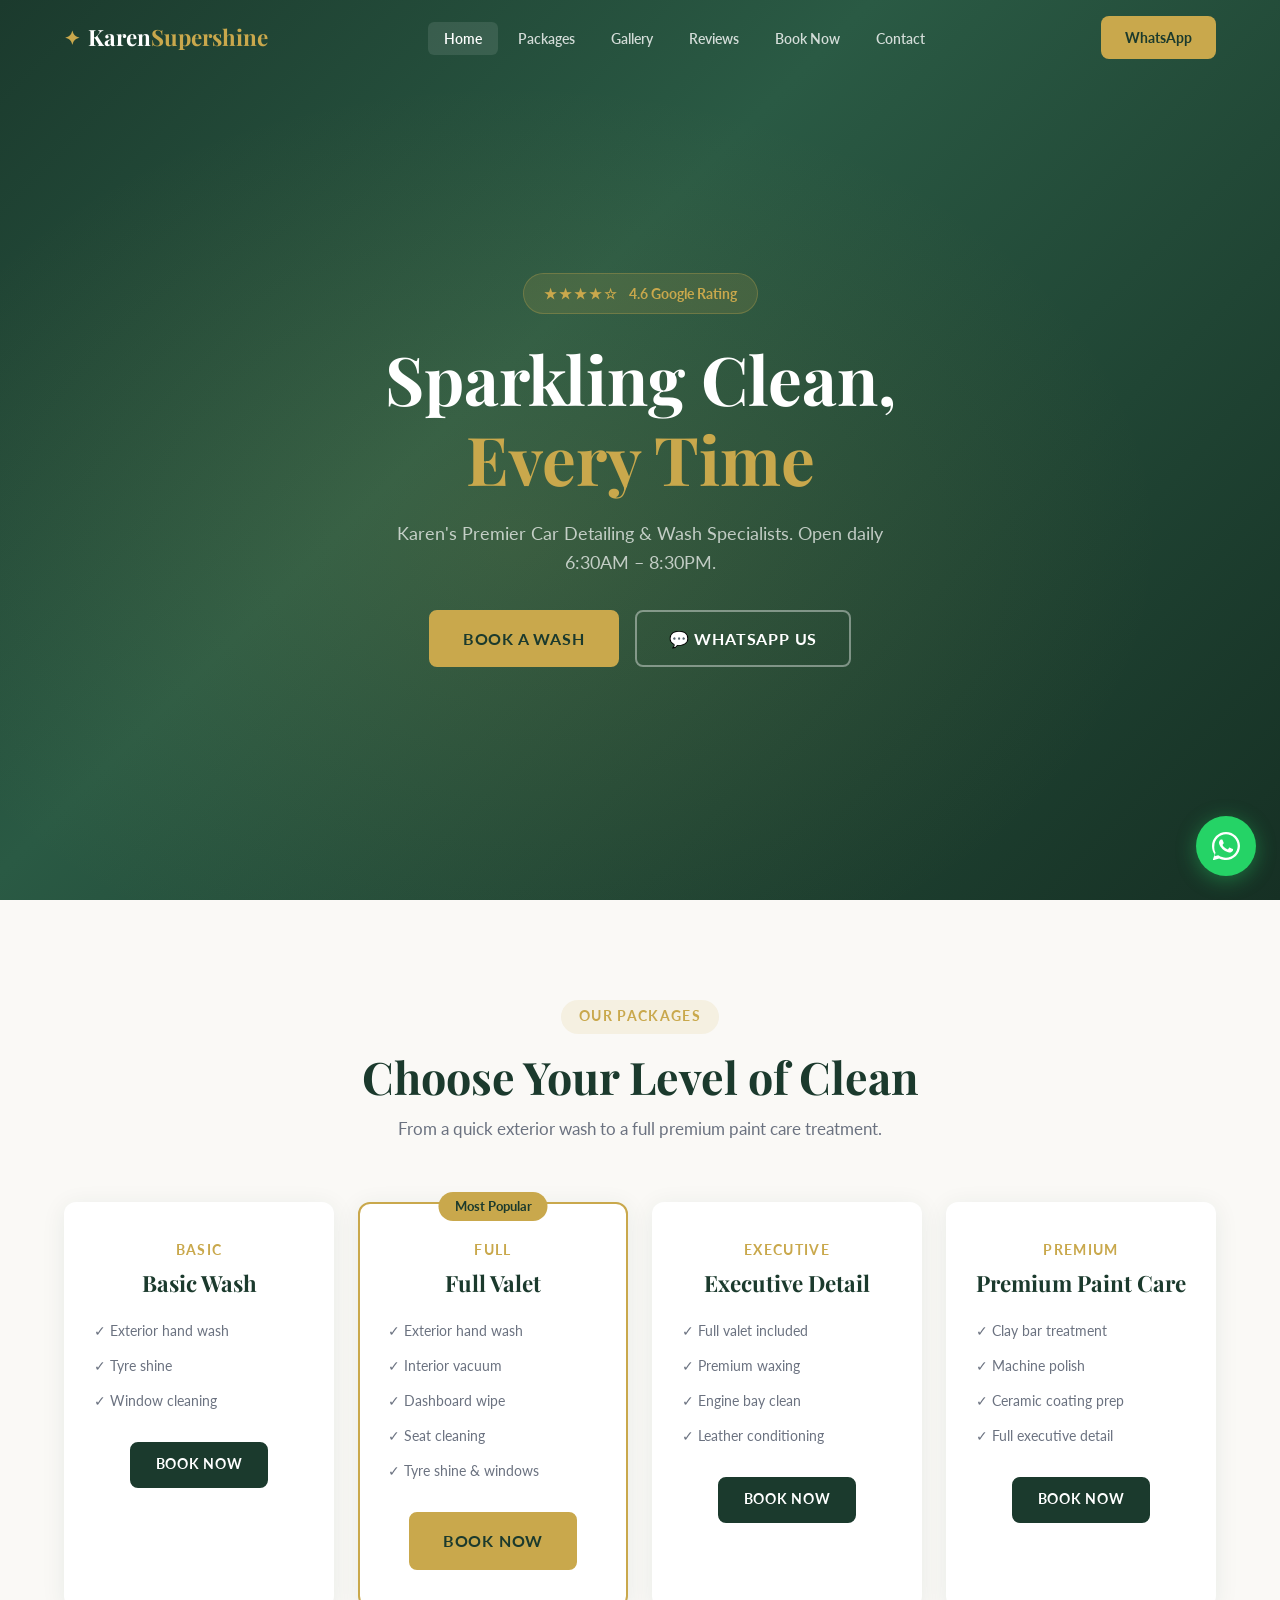
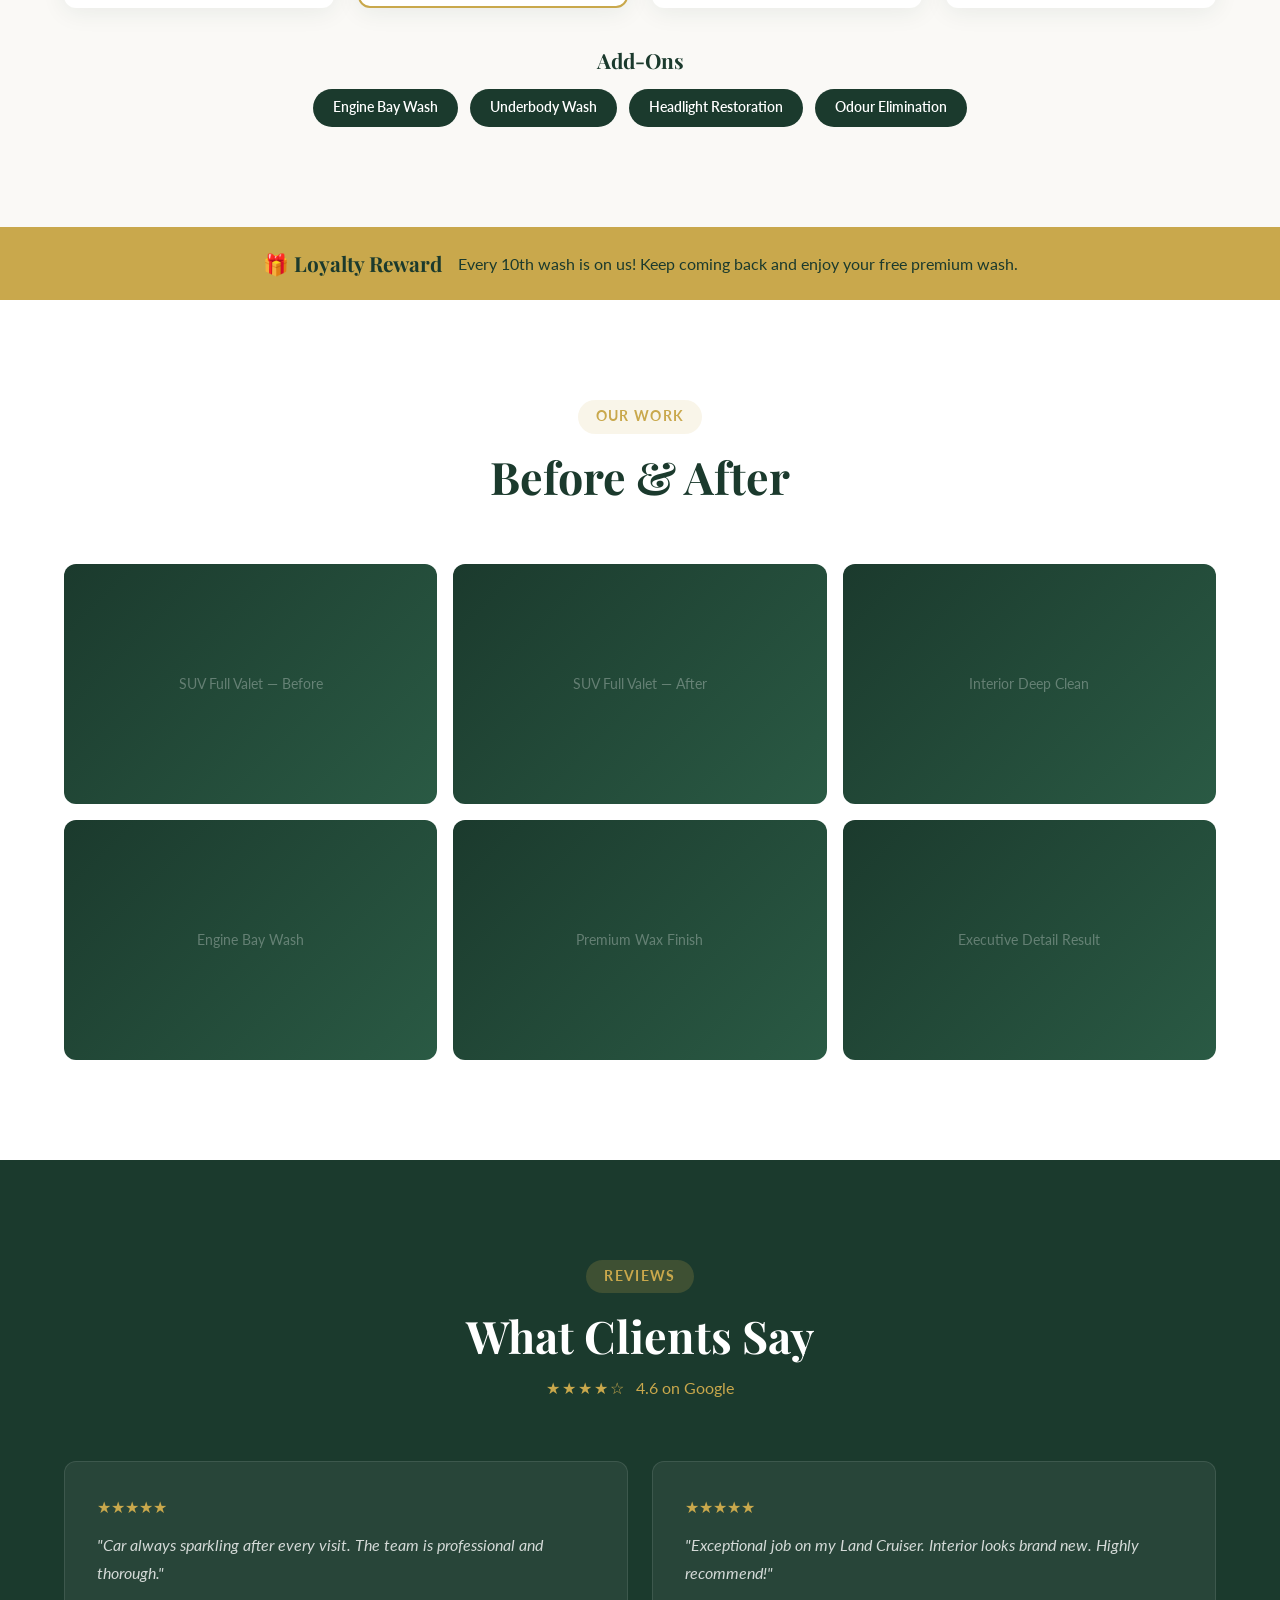
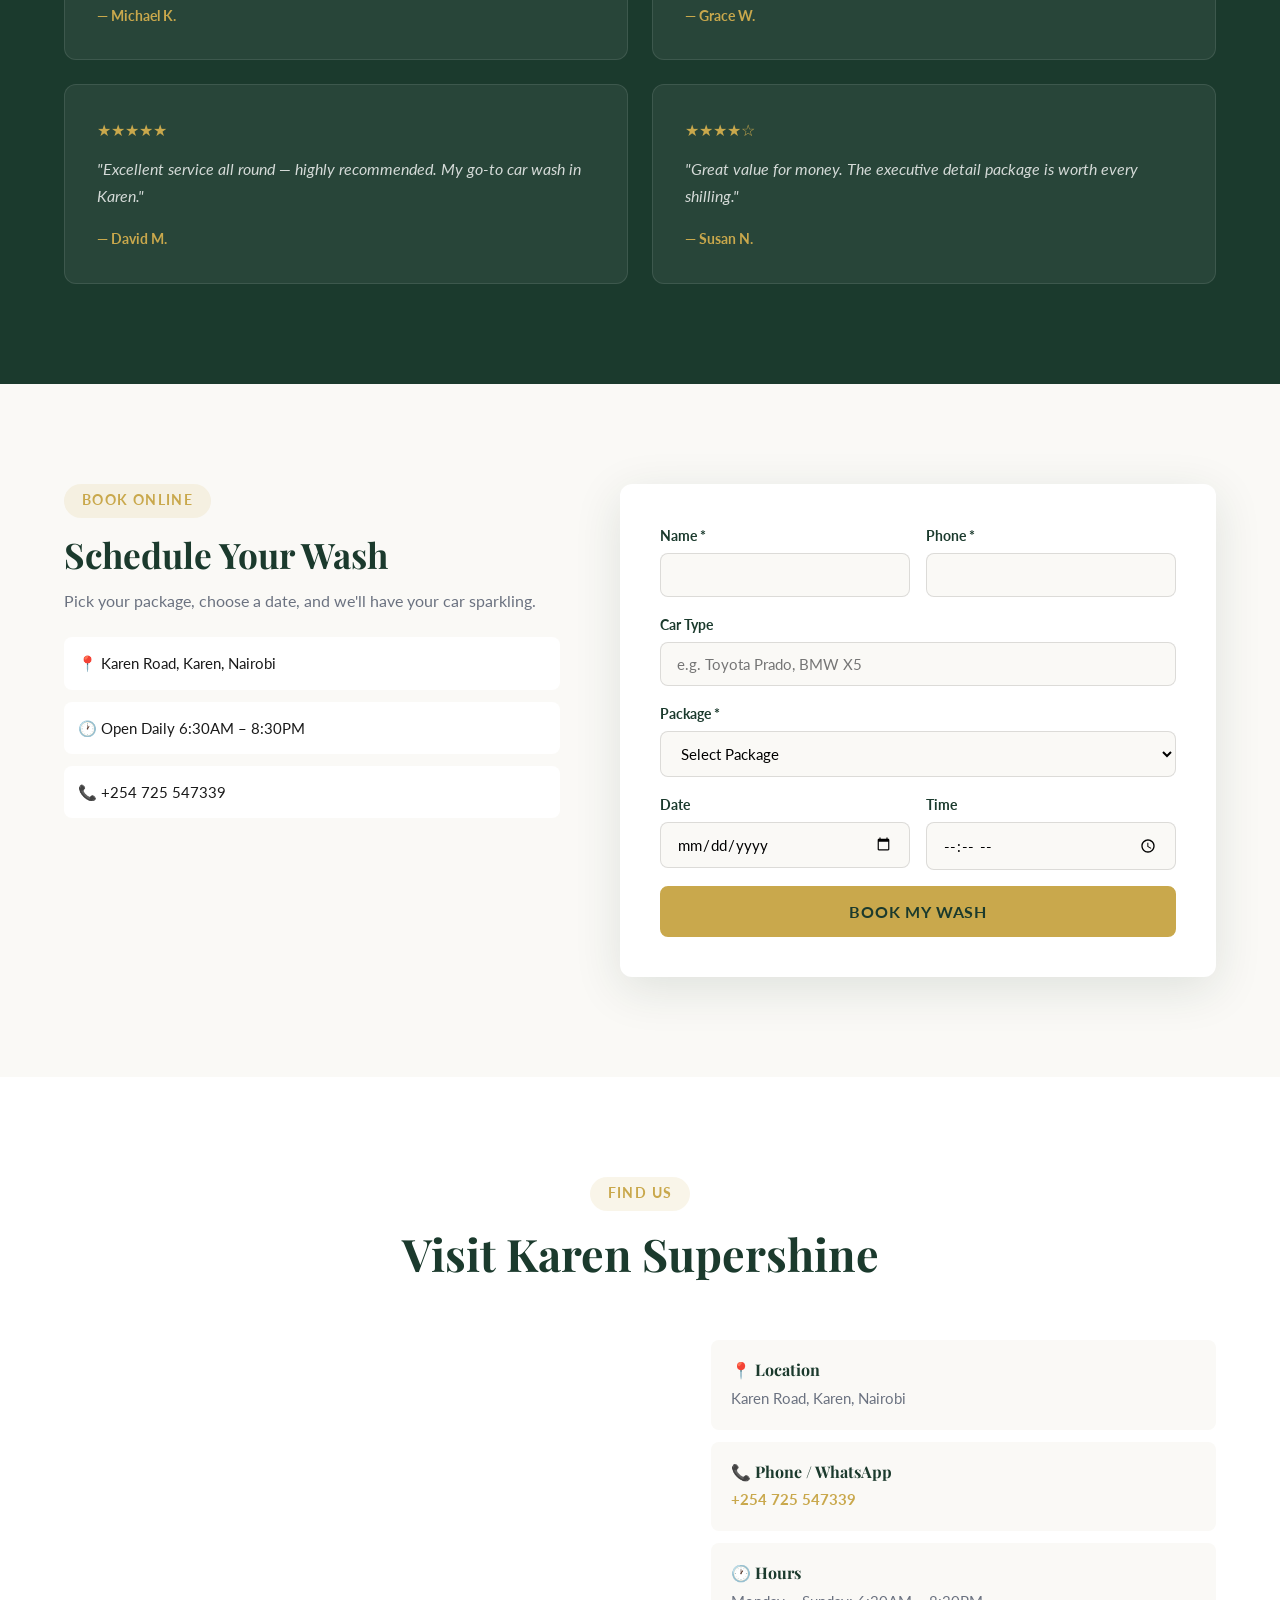
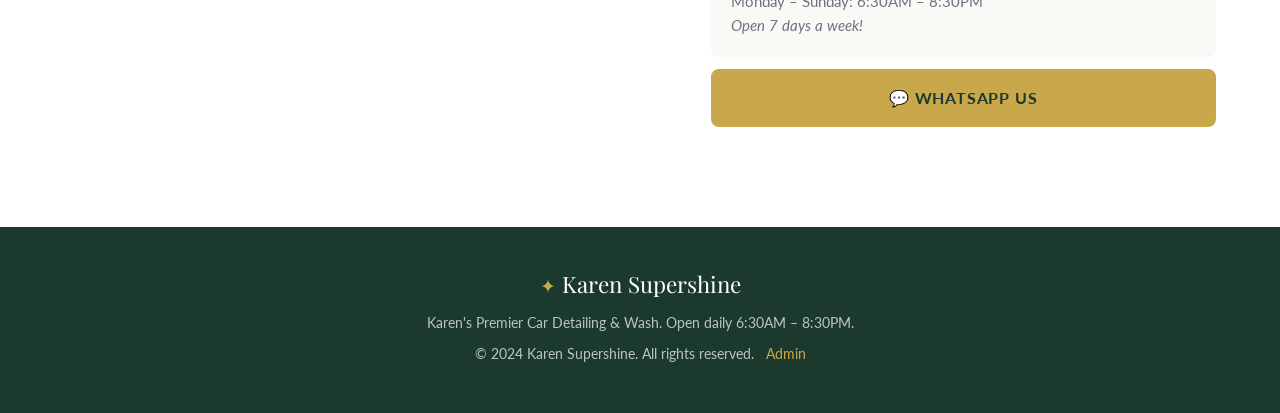
==== index.html @ 7083d161 "Initial commit: Karen Supershine car detailing website" ====
<!DOCTYPE html>
<html lang="en">
<head>
    <meta charset="UTF-8">
    <meta name="viewport" content="width=device-width, initial-scale=1.0">
    <title>Karen Supershine | Car Detailing & Wash Karen Nairobi | Book Online</title>
    <meta name="description" content="Premium car wash and detailing on Karen Road. Full valet, waxing, ceramic prep, engine clean. Open daily 6:30AM–8:30PM. Call +254 725 547339.">
    <link rel="preconnect" href="https://fonts.googleapis.com">
    <link href="https://fonts.googleapis.com/css2?family=Playfair+Display:wght@400;600;700;800&family=Lato:wght@300;400;700;900&display=swap" rel="stylesheet">
    <link rel="stylesheet" href="style.css">
</head>
<body>
    <nav class="navbar" id="navbar">
        <div class="nav-container">
            <a href="#home" class="nav-logo">
                <span class="logo-icon">✦</span>
                <span class="logo-text">Karen<span class="logo-accent">Supershine</span></span>
            </a>
            <ul class="nav-links" id="navLinks">
                <li><a href="#home" class="nav-link active">Home</a></li>
                <li><a href="#packages" class="nav-link">Packages</a></li>
                <li><a href="#gallery" class="nav-link">Gallery</a></li>
                <li><a href="#reviews" class="nav-link">Reviews</a></li>
                <li><a href="#booking" class="nav-link">Book Now</a></li>
                <li><a href="#contact" class="nav-link">Contact</a></li>
            </ul>
            <a href="https://wa.me/254725547339" class="nav-cta" target="_blank">WhatsApp</a>
            <button class="hamburger" id="hamburger"><span></span><span></span><span></span></button>
        </div>
    </nav>

    <!-- HERO -->
    <section id="home" class="hero">
        <div class="hero-bg"></div>
        <div class="hero-content">
            <div class="hero-badge"><span class="stars">★★★★☆</span> 4.6 Google Rating</div>
            <h1>Sparkling Clean,<br><span class="accent">Every Time</span></h1>
            <p class="hero-sub">Karen's Premier Car Detailing & Wash Specialists. Open daily 6:30AM – 8:30PM.</p>
            <div class="hero-actions">
                <a href="#booking" class="btn btn-primary">Book a Wash</a>
                <a href="https://wa.me/254725547339" class="btn btn-outline" target="_blank">💬 WhatsApp Us</a>
            </div>
        </div>
    </section>

    <!-- PACKAGES -->
    <section id="packages" class="section">
        <div class="container">
            <div class="section-header">
                <span class="tag">Our Packages</span>
                <h2>Choose Your Level of Clean</h2>
                <p>From a quick exterior wash to a full premium paint care treatment.</p>
            </div>
            <div class="packages-grid">
                <div class="package-card">
                    <div class="package-tier">Basic</div>
                    <h3>Basic Wash</h3>
                    <ul>
                        <li>✓ Exterior hand wash</li>
                        <li>✓ Tyre shine</li>
                        <li>✓ Window cleaning</li>
                    </ul>
                    <a href="#booking" class="btn btn-small">Book Now</a>
                </div>
                <div class="package-card featured">
                    <div class="package-badge">Most Popular</div>
                    <div class="package-tier">Full</div>
                    <h3>Full Valet</h3>
                    <ul>
                        <li>✓ Exterior hand wash</li>
                        <li>✓ Interior vacuum</li>
                        <li>✓ Dashboard wipe</li>
                        <li>✓ Seat cleaning</li>
                        <li>✓ Tyre shine & windows</li>
                    </ul>
                    <a href="#booking" class="btn btn-primary">Book Now</a>
                </div>
                <div class="package-card">
                    <div class="package-tier">Executive</div>
                    <h3>Executive Detail</h3>
                    <ul>
                        <li>✓ Full valet included</li>
                        <li>✓ Premium waxing</li>
                        <li>✓ Engine bay clean</li>
                        <li>✓ Leather conditioning</li>
                    </ul>
                    <a href="#booking" class="btn btn-small">Book Now</a>
                </div>
                <div class="package-card premium">
                    <div class="package-tier">Premium</div>
                    <h3>Premium Paint Care</h3>
                    <ul>
                        <li>✓ Clay bar treatment</li>
                        <li>✓ Machine polish</li>
                        <li>✓ Ceramic coating prep</li>
                        <li>✓ Full executive detail</li>
                    </ul>
                    <a href="#booking" class="btn btn-small">Book Now</a>
                </div>
            </div>
            <div class="addons">
                <h3>Add-Ons</h3>
                <div class="addon-grid">
                    <span class="addon">Engine Bay Wash</span>
                    <span class="addon">Underbody Wash</span>
                    <span class="addon">Headlight Restoration</span>
                    <span class="addon">Odour Elimination</span>
                </div>
            </div>
        </div>
    </section>

    <!-- LOYALTY -->
    <section class="loyalty-bar">
        <div class="container">
            <div class="loyalty-content">
                <h3>🎁 Loyalty Reward</h3>
                <p>Every 10th wash is on us! Keep coming back and enjoy your free premium wash.</p>
            </div>
        </div>
    </section>

    <!-- GALLERY -->
    <section id="gallery" class="section gallery-section">
        <div class="container">
            <div class="section-header">
                <span class="tag">Our Work</span>
                <h2>Before & After</h2>
            </div>
            <div class="gallery-grid">
                <div class="gallery-item"><div class="gallery-ph">SUV Full Valet — Before</div></div>
                <div class="gallery-item"><div class="gallery-ph">SUV Full Valet — After</div></div>
                <div class="gallery-item"><div class="gallery-ph">Interior Deep Clean</div></div>
                <div class="gallery-item"><div class="gallery-ph">Engine Bay Wash</div></div>
                <div class="gallery-item"><div class="gallery-ph">Premium Wax Finish</div></div>
                <div class="gallery-item"><div class="gallery-ph">Executive Detail Result</div></div>
            </div>
        </div>
    </section>

    <!-- REVIEWS -->
    <section id="reviews" class="section reviews-section">
        <div class="container">
            <div class="section-header light">
                <span class="tag">Reviews</span>
                <h2>What Clients Say</h2>
                <div class="google-badge"><span class="stars">★★★★☆</span> 4.6 on Google</div>
            </div>
            <div class="reviews-grid">
                <div class="review-card"><div class="review-stars">★★★★★</div><p>"Car always sparkling after every visit. The team is professional and thorough."</p><strong>— Michael K.</strong></div>
                <div class="review-card"><div class="review-stars">★★★★★</div><p>"Exceptional job on my Land Cruiser. Interior looks brand new. Highly recommend!"</p><strong>— Grace W.</strong></div>
                <div class="review-card"><div class="review-stars">★★★★★</div><p>"Excellent service all round — highly recommended. My go-to car wash in Karen."</p><strong>— David M.</strong></div>
                <div class="review-card"><div class="review-stars">★★★★☆</div><p>"Great value for money. The executive detail package is worth every shilling."</p><strong>— Susan N.</strong></div>
            </div>
        </div>
    </section>

    <!-- BOOKING -->
    <section id="booking" class="section booking-section">
        <div class="container">
            <div class="booking-wrap">
                <div class="booking-info">
                    <span class="tag">Book Online</span>
                    <h2>Schedule Your Wash</h2>
                    <p>Pick your package, choose a date, and we'll have your car sparkling.</p>
                    <div class="info-items">
                        <div class="info-item"><strong>📍</strong> Karen Road, Karen, Nairobi</div>
                        <div class="info-item"><strong>🕐</strong> Open Daily 6:30AM – 8:30PM</div>
                        <div class="info-item"><strong>📞</strong> +254 725 547339</div>
                    </div>
                </div>
                <form class="booking-form" id="bookingForm">
                    <div class="form-row">
                        <div class="form-group"><label>Name *</label><input type="text" name="name" required></div>
                        <div class="form-group"><label>Phone *</label><input type="tel" name="phone" required></div>
                    </div>
                    <div class="form-group"><label>Car Type</label><input type="text" name="car" placeholder="e.g. Toyota Prado, BMW X5"></div>
                    <div class="form-group">
                        <label>Package *</label>
                        <select name="package" required>
                            <option value="">Select Package</option>
                            <option>Basic Wash</option>
                            <option>Full Valet</option>
                            <option>Executive Detail</option>
                            <option>Premium Paint Care</option>
                        </select>
                    </div>
                    <div class="form-row">
                        <div class="form-group"><label>Date</label><input type="date" name="date"></div>
                        <div class="form-group"><label>Time</label><input type="time" name="time"></div>
                    </div>
                    <button type="submit" class="btn btn-primary btn-full">Book My Wash</button>
                </form>
            </div>
        </div>
    </section>

    <!-- CONTACT -->
    <section id="contact" class="section contact-section">
        <div class="container">
            <div class="section-header"><span class="tag">Find Us</span><h2>Visit Karen Supershine</h2></div>
            <div class="contact-grid">
                <div class="contact-map"><iframe src="https://www.google.com/maps/embed?pb=!1m18!1m12!1m3!1d15955!2d36.7!3d-1.32!2m3!1f0!2f0!3f0!3m2!1i1024!2i768!4f13.1!3m3!1m2!1s0x0%3A0x0!2zMcKwMTknMTIuMCJTIDM2wrA0MicwMC4wIkU!5e0!3m2!1sen!2ske!4v1" width="100%" height="350" style="border:0;border-radius:12px;" loading="lazy"></iframe></div>
                <div class="contact-details">
                    <div class="c-card"><h4>📍 Location</h4><p>Karen Road, Karen, Nairobi</p></div>
                    <div class="c-card"><h4>📞 Phone / WhatsApp</h4><p><a href="tel:+254725547339">+254 725 547339</a></p></div>
                    <div class="c-card"><h4>🕐 Hours</h4><p>Monday – Sunday: 6:30AM – 8:30PM<br><em>Open 7 days a week!</em></p></div>
                    <a href="https://wa.me/254725547339" class="btn btn-primary btn-full" target="_blank">💬 WhatsApp Us</a>
                </div>
            </div>
        </div>
    </section>

    <footer class="footer">
        <div class="container">
            <div class="footer-content">
                <div class="footer-brand"><span class="logo-icon">✦</span> Karen Supershine</div>
                <p>Karen's Premier Car Detailing & Wash. Open daily 6:30AM – 8:30PM.</p>
                <p class="copyright">&copy; 2024 Karen Supershine. All rights reserved. <a href="admin.html">Admin</a></p>
            </div>
        </div>
    </footer>

    <!-- WhatsApp Float -->
    <a href="https://wa.me/254725547339" class="whatsapp-float" target="_blank">
        <svg width="28" height="28" viewBox="0 0 24 24" fill="white"><path d="M17.472 14.382c-.297-.149-1.758-.867-2.03-.967-.273-.099-.471-.148-.67.15-.197.297-.767.966-.94 1.164-.173.199-.347.223-.644.075-.297-.15-1.255-.463-2.39-1.475-.883-.788-1.48-1.761-1.653-2.059-.173-.297-.018-.458.13-.606.134-.133.298-.347.446-.52.149-.174.198-.298.298-.497.099-.198.05-.371-.025-.52-.075-.149-.669-1.612-.916-2.207-.242-.579-.487-.5-.669-.51-.173-.008-.371-.01-.57-.01-.198 0-.52.074-.792.372-.272.297-1.04 1.016-1.04 2.479 0 1.462 1.065 2.875 1.213 3.074.149.198 2.096 3.2 5.077 4.487.709.306 1.262.489 1.694.625.712.227 1.36.195 1.871.118.571-.085 1.758-.719 2.006-1.413.248-.694.248-1.289.173-1.413-.074-.124-.272-.198-.57-.347z"/><path d="M12 0C5.373 0 0 5.373 0 12c0 2.625.846 5.059 2.284 7.034L.789 23.492a.5.5 0 00.612.638l4.685-1.367A11.934 11.934 0 0012 24c6.627 0 12-5.373 12-12S18.627 0 12 0zm0 22c-2.319 0-4.476-.678-6.293-1.843l-.44-.282-3.065.894.826-3.14-.293-.454A9.958 9.958 0 012 12C2 6.486 6.486 2 12 2s10 4.486 10 10-4.486 10-10 10z"/></svg>
    </a>
    <div class="toast" id="toast"></div>
    <script src="script.js"></script>
</body>
</html>
---- style.css ----
/* Karen Supershine — Deep Forest Green #1B3A2D | Chrome Silver #C0C0C0 | Gold #C9A84C */
*,*::before,*::after{margin:0;padding:0;box-sizing:border-box}
:root{--primary:#1B3A2D;--primary-light:#2a5a44;--accent:#C9A84C;--silver:#C0C0C0;--bg:#FAF9F6;--white:#fff;--text:#1a1a1a;--text-light:#6b7280;--card:#fff;--shadow:0 4px 24px rgba(27,58,45,0.08);--shadow-lg:0 12px 48px rgba(27,58,45,0.12);--radius:12px;--transition:0.3s cubic-bezier(0.4,0,0.2,1)}
html{scroll-behavior:smooth}
body{font-family:'Lato',-apple-system,sans-serif;background:var(--bg);color:var(--text);line-height:1.6;overflow-x:hidden}
h1,h2,h3,h4{font-family:'Playfair Display',serif;font-weight:700;line-height:1.2}
.container{max-width:1200px;margin:0 auto;padding:0 24px}
a{text-decoration:none;color:inherit;transition:var(--transition)}

/* Buttons */
.btn{display:inline-flex;align-items:center;gap:8px;padding:14px 32px;border-radius:8px;font-weight:700;font-size:1rem;border:2px solid transparent;cursor:pointer;transition:var(--transition);text-transform:uppercase;letter-spacing:0.05em;font-family:'Lato',sans-serif}
.btn-primary{background:var(--accent);color:var(--primary);border-color:var(--accent)}
.btn-primary:hover{background:#b8952e;transform:translateY(-2px);box-shadow:0 8px 24px rgba(201,168,76,0.3)}
.btn-outline{background:transparent;color:var(--white);border-color:rgba(255,255,255,0.4)}
.btn-outline:hover{border-color:var(--white);background:rgba(255,255,255,0.1)}
.btn-small{padding:10px 24px;font-size:0.85rem;background:var(--primary);color:var(--white);border-color:var(--primary)}
.btn-small:hover{background:var(--primary-light)}
.btn-full{width:100%;justify-content:center}

/* Navbar */
.navbar{position:fixed;top:0;left:0;right:0;z-index:1000;padding:16px 0;transition:var(--transition);background:transparent}
.navbar.scrolled{background:rgba(27,58,45,0.97);backdrop-filter:blur(12px);padding:10px 0;box-shadow:0 2px 20px rgba(0,0,0,0.2)}
.nav-container{max-width:1200px;margin:0 auto;padding:0 24px;display:flex;align-items:center;justify-content:space-between}
.nav-logo{display:flex;align-items:center;gap:8px;color:var(--white);font-family:'Playfair Display',serif;font-size:1.4rem;font-weight:700}
.logo-icon{color:var(--accent);font-size:1.2rem}
.logo-accent{color:var(--accent)}
.nav-links{display:flex;list-style:none;gap:4px}
.nav-link{padding:8px 16px;color:rgba(255,255,255,0.8);font-size:0.9rem;font-weight:600;border-radius:6px}
.nav-link:hover,.nav-link.active{color:var(--white);background:rgba(255,255,255,0.1)}
.nav-cta{padding:10px 24px;background:var(--accent);color:var(--primary);border-radius:8px;font-weight:700;font-size:0.9rem}
.hamburger{display:none;background:none;border:none;cursor:pointer;padding:8px}
.hamburger span{display:block;width:24px;height:2px;background:white;margin:5px 0;transition:var(--transition)}

/* Hero */
.hero{min-height:100vh;display:flex;align-items:center;justify-content:center;text-align:center;background:linear-gradient(135deg,#1B3A2D 0%,#2a5a44 40%,#163024 100%);position:relative;padding:120px 24px 80px}
.hero-bg{position:absolute;inset:0;background:radial-gradient(ellipse at 40% 60%,rgba(201,168,76,0.12) 0%,transparent 60%)}
.hero-content{position:relative;z-index:2;max-width:750px}
.hero-badge{display:inline-flex;align-items:center;gap:10px;padding:8px 20px;border-radius:50px;background:rgba(201,168,76,0.15);border:1px solid rgba(201,168,76,0.3);color:var(--accent);font-size:0.9rem;font-weight:700;margin-bottom:24px}
.stars{letter-spacing:2px}
.hero h1{font-size:clamp(2.5rem,6vw,4.2rem);color:var(--white);margin-bottom:20px}
.hero .accent{color:var(--accent)}
.hero-sub{font-size:1.15rem;color:rgba(255,255,255,0.7);max-width:550px;margin:0 auto 32px}
.hero-actions{display:flex;gap:16px;justify-content:center;flex-wrap:wrap}

/* Sections */
.section{padding:100px 0}
.section-header{text-align:center;margin-bottom:60px}
.tag{display:inline-block;padding:6px 18px;border-radius:50px;background:rgba(201,168,76,0.12);color:var(--accent);font-size:0.85rem;font-weight:700;text-transform:uppercase;letter-spacing:0.1em;margin-bottom:16px}
.section-header h2{font-size:clamp(2rem,4vw,2.8rem);color:var(--primary);margin-bottom:12px}
.section-header p{font-size:1.05rem;color:var(--text-light);max-width:550px;margin:0 auto}

/* Packages */
.packages-grid{display:grid;grid-template-columns:repeat(4,1fr);gap:24px;margin-bottom:40px}
.package-card{background:var(--card);padding:36px 28px;border-radius:var(--radius);box-shadow:var(--shadow);text-align:center;border:2px solid transparent;transition:var(--transition);position:relative}
.package-card:hover{transform:translateY(-6px);box-shadow:var(--shadow-lg)}
.package-card.featured{border-color:var(--accent);transform:scale(1.05)}
.package-card.featured:hover{transform:scale(1.05) translateY(-6px)}
.package-badge{position:absolute;top:-12px;left:50%;transform:translateX(-50%);background:var(--accent);color:var(--primary);padding:4px 16px;border-radius:50px;font-size:0.8rem;font-weight:700}
.package-tier{font-size:0.85rem;color:var(--accent);font-weight:700;text-transform:uppercase;letter-spacing:0.1em;margin-bottom:8px}
.package-card h3{font-size:1.4rem;color:var(--primary);margin-bottom:16px}
.package-card ul{list-style:none;margin-bottom:24px;text-align:left}
.package-card li{padding:6px 0;color:var(--text-light);font-size:0.9rem}

/* Addons */
.addons{text-align:center}
.addons h3{font-size:1.3rem;color:var(--primary);margin-bottom:16px}
.addon-grid{display:flex;gap:12px;justify-content:center;flex-wrap:wrap}
.addon{padding:8px 20px;background:var(--primary);color:var(--white);border-radius:50px;font-size:0.85rem;font-weight:600}

/* Loyalty */
.loyalty-bar{background:var(--accent);padding:24px 0}
.loyalty-content{display:flex;align-items:center;gap:16px;justify-content:center;flex-wrap:wrap}
.loyalty-content h3{color:var(--primary);font-size:1.3rem}
.loyalty-content p{color:var(--primary);font-size:1rem}

/* Gallery */
.gallery-section{background:var(--white)}
.gallery-grid{display:grid;grid-template-columns:repeat(3,1fr);gap:16px}
.gallery-item{border-radius:var(--radius);overflow:hidden;cursor:pointer;transition:var(--transition)}
.gallery-item:hover{transform:scale(1.03)}
.gallery-ph{height:240px;background:linear-gradient(135deg,var(--primary),var(--primary-light));display:flex;align-items:center;justify-content:center;color:rgba(255,255,255,0.3);font-size:0.9rem}

/* Reviews */
.reviews-section{background:var(--primary);color:var(--white)}
.section-header.light h2{color:var(--white)}
.section-header.light .tag{background:rgba(201,168,76,0.2)}
.google-badge{display:flex;align-items:center;gap:10px;justify-content:center;margin-top:12px;color:var(--accent)}
.reviews-grid{display:grid;grid-template-columns:repeat(2,1fr);gap:24px}
.review-card{background:rgba(255,255,255,0.06);border:1px solid rgba(255,255,255,0.1);border-radius:var(--radius);padding:32px;transition:var(--transition)}
.review-card:hover{background:rgba(255,255,255,0.1);transform:translateY(-4px)}
.review-stars{color:var(--accent);margin-bottom:12px}
.review-card p{color:rgba(255,255,255,0.8);font-style:italic;margin-bottom:16px;line-height:1.7}
.review-card strong{color:var(--accent);font-size:0.9rem}

/* Booking */
.booking-section{background:var(--bg)}
.booking-wrap{display:grid;grid-template-columns:1fr 1.2fr;gap:60px;align-items:start}
.booking-info h2{font-size:2.2rem;color:var(--primary);margin-bottom:12px}
.booking-info p{color:var(--text-light);margin-bottom:24px}
.info-items{display:grid;gap:12px}
.info-item{padding:14px;background:var(--white);border-radius:8px;font-size:0.95rem}
.booking-form{background:var(--white);padding:40px;border-radius:var(--radius);box-shadow:var(--shadow-lg)}
.form-row{display:grid;grid-template-columns:1fr 1fr;gap:16px}
.form-group{margin-bottom:16px}
.form-group label{display:block;margin-bottom:6px;font-size:0.9rem;font-weight:700;color:var(--primary)}
.form-group input,.form-group select,.form-group textarea{width:100%;padding:12px 16px;border:1px solid rgba(0,0,0,0.12);border-radius:8px;font-family:'Lato',sans-serif;font-size:0.95rem;background:var(--bg);transition:var(--transition)}
.form-group input:focus,.form-group select:focus{outline:none;border-color:var(--accent);box-shadow:0 0 0 3px rgba(201,168,76,0.15)}

/* Contact */
.contact-section{background:var(--white)}
.contact-grid{display:grid;grid-template-columns:1.2fr 1fr;gap:40px}
.c-card{padding:20px;background:var(--bg);border-radius:8px;margin-bottom:12px}
.c-card h4{color:var(--primary);margin-bottom:6px}
.c-card p{color:var(--text-light);font-size:0.95rem}
.c-card a{color:var(--accent);font-weight:700}

/* Footer */
.footer{background:var(--primary);color:rgba(255,255,255,0.7);padding:40px 0;text-align:center}
.footer-brand{font-family:'Playfair Display',serif;font-size:1.4rem;color:var(--white);margin-bottom:8px}
.footer p{font-size:0.9rem;margin-bottom:8px}
.copyright a{color:var(--accent);margin-left:8px}

/* WhatsApp */
.whatsapp-float{position:fixed;bottom:24px;right:24px;z-index:999;width:60px;height:60px;border-radius:50%;background:#25D366;display:flex;align-items:center;justify-content:center;box-shadow:0 4px 20px rgba(37,211,102,0.4);transition:var(--transition);animation:pulse 2s infinite}
.whatsapp-float:hover{transform:scale(1.1)}
@keyframes pulse{0%,100%{box-shadow:0 4px 20px rgba(37,211,102,0.4)}50%{box-shadow:0 4px 30px rgba(37,211,102,0.6),0 0 0 10px rgba(37,211,102,0.1)}}

/* Toast */
.toast{position:fixed;bottom:100px;left:50%;transform:translateX(-50%) translateY(20px);background:var(--primary);color:var(--white);padding:16px 32px;border-radius:8px;font-weight:700;z-index:3000;opacity:0;transition:var(--transition);pointer-events:none}
.toast.show{opacity:1;transform:translateX(-50%) translateY(0)}

/* Animations */
.fade-in{opacity:0;transform:translateY(30px);transition:opacity 0.6s ease,transform 0.6s ease}
.fade-in.visible{opacity:1;transform:translateY(0)}

/* Responsive */
@media(max-width:1024px){.packages-grid{grid-template-columns:1fr 1fr}.booking-wrap,.contact-grid{grid-template-columns:1fr}}
@media(max-width:768px){
    .nav-links{display:none;flex-direction:column;position:absolute;top:100%;left:0;right:0;background:rgba(27,58,45,0.98);padding:16px 24px}
    .nav-links.active{display:flex}.nav-cta{display:none}.hamburger{display:block}
    .packages-grid{grid-template-columns:1fr}.package-card.featured{transform:none}
    .reviews-grid{grid-template-columns:1fr}.gallery-grid{grid-template-columns:1fr 1fr}
    .form-row{grid-template-columns:1fr}.booking-form{padding:24px}
}
@media(max-width:480px){.gallery-grid{grid-template-columns:1fr}}
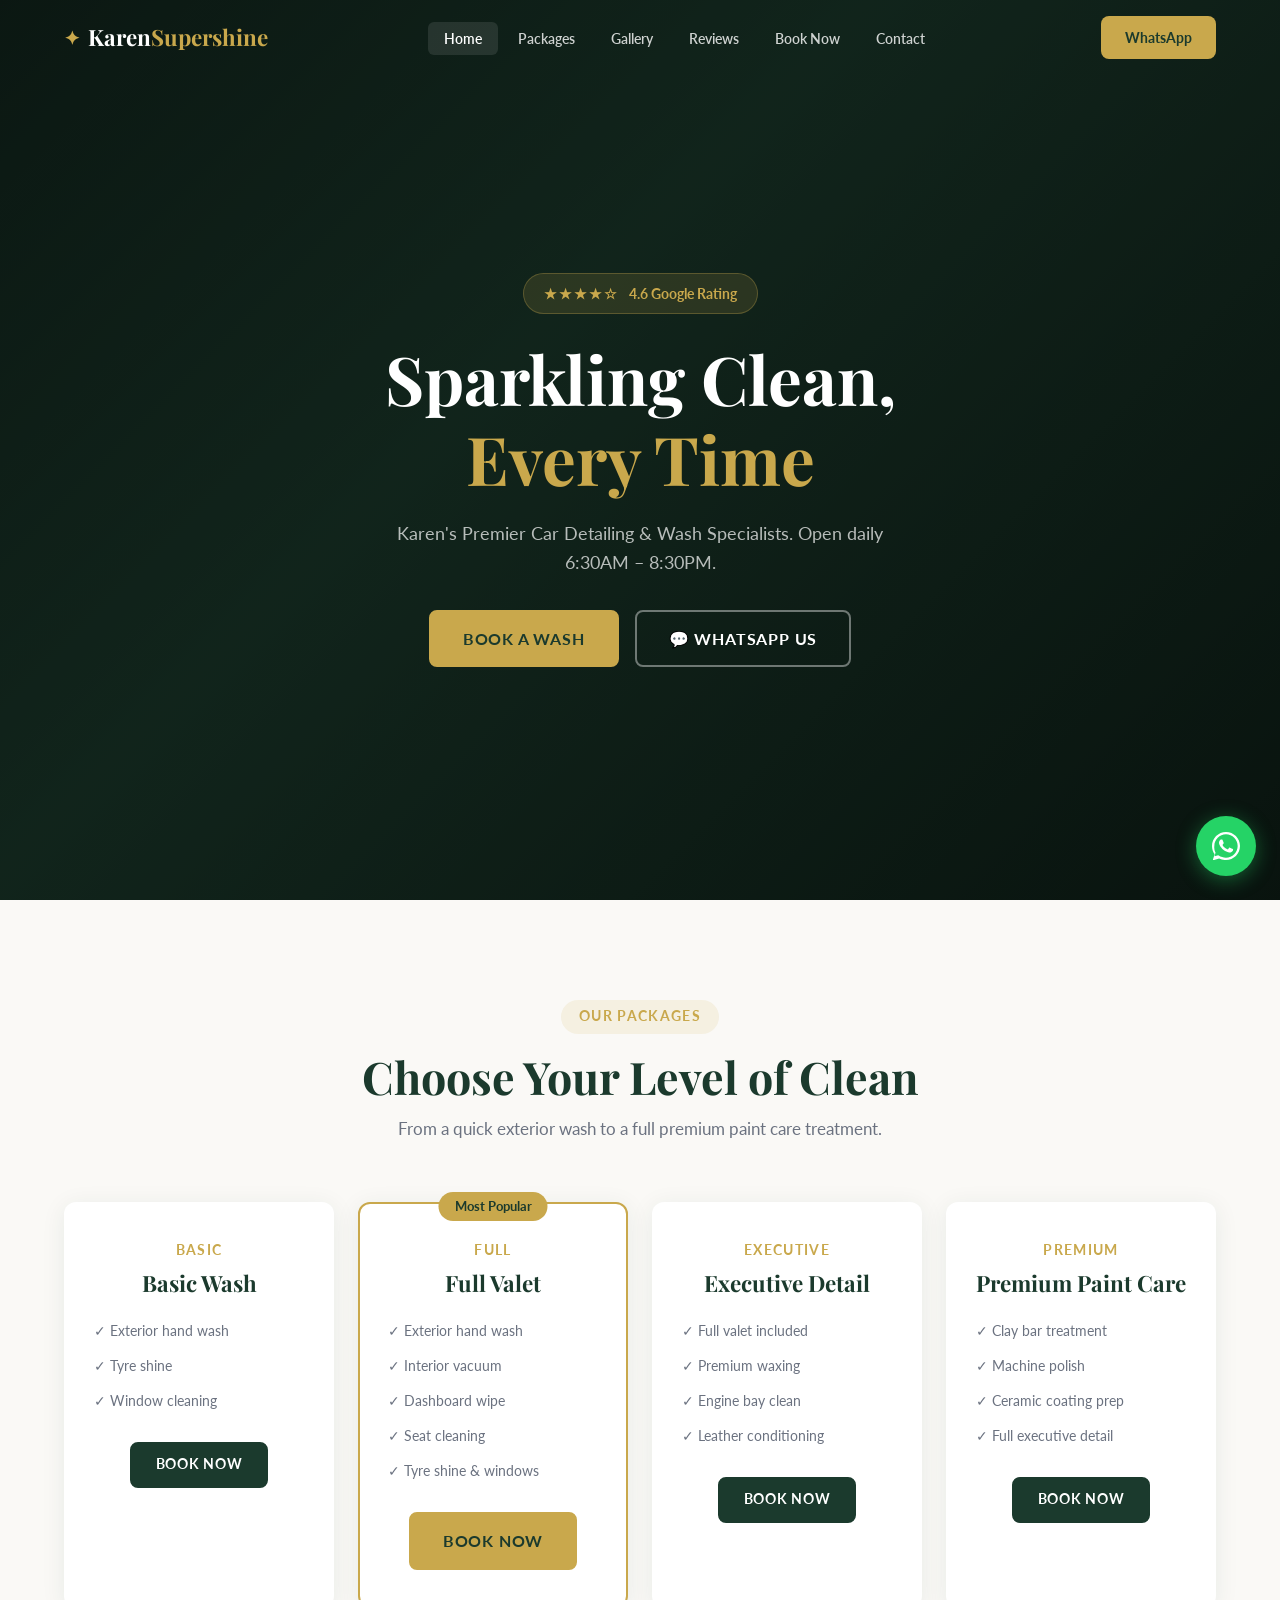
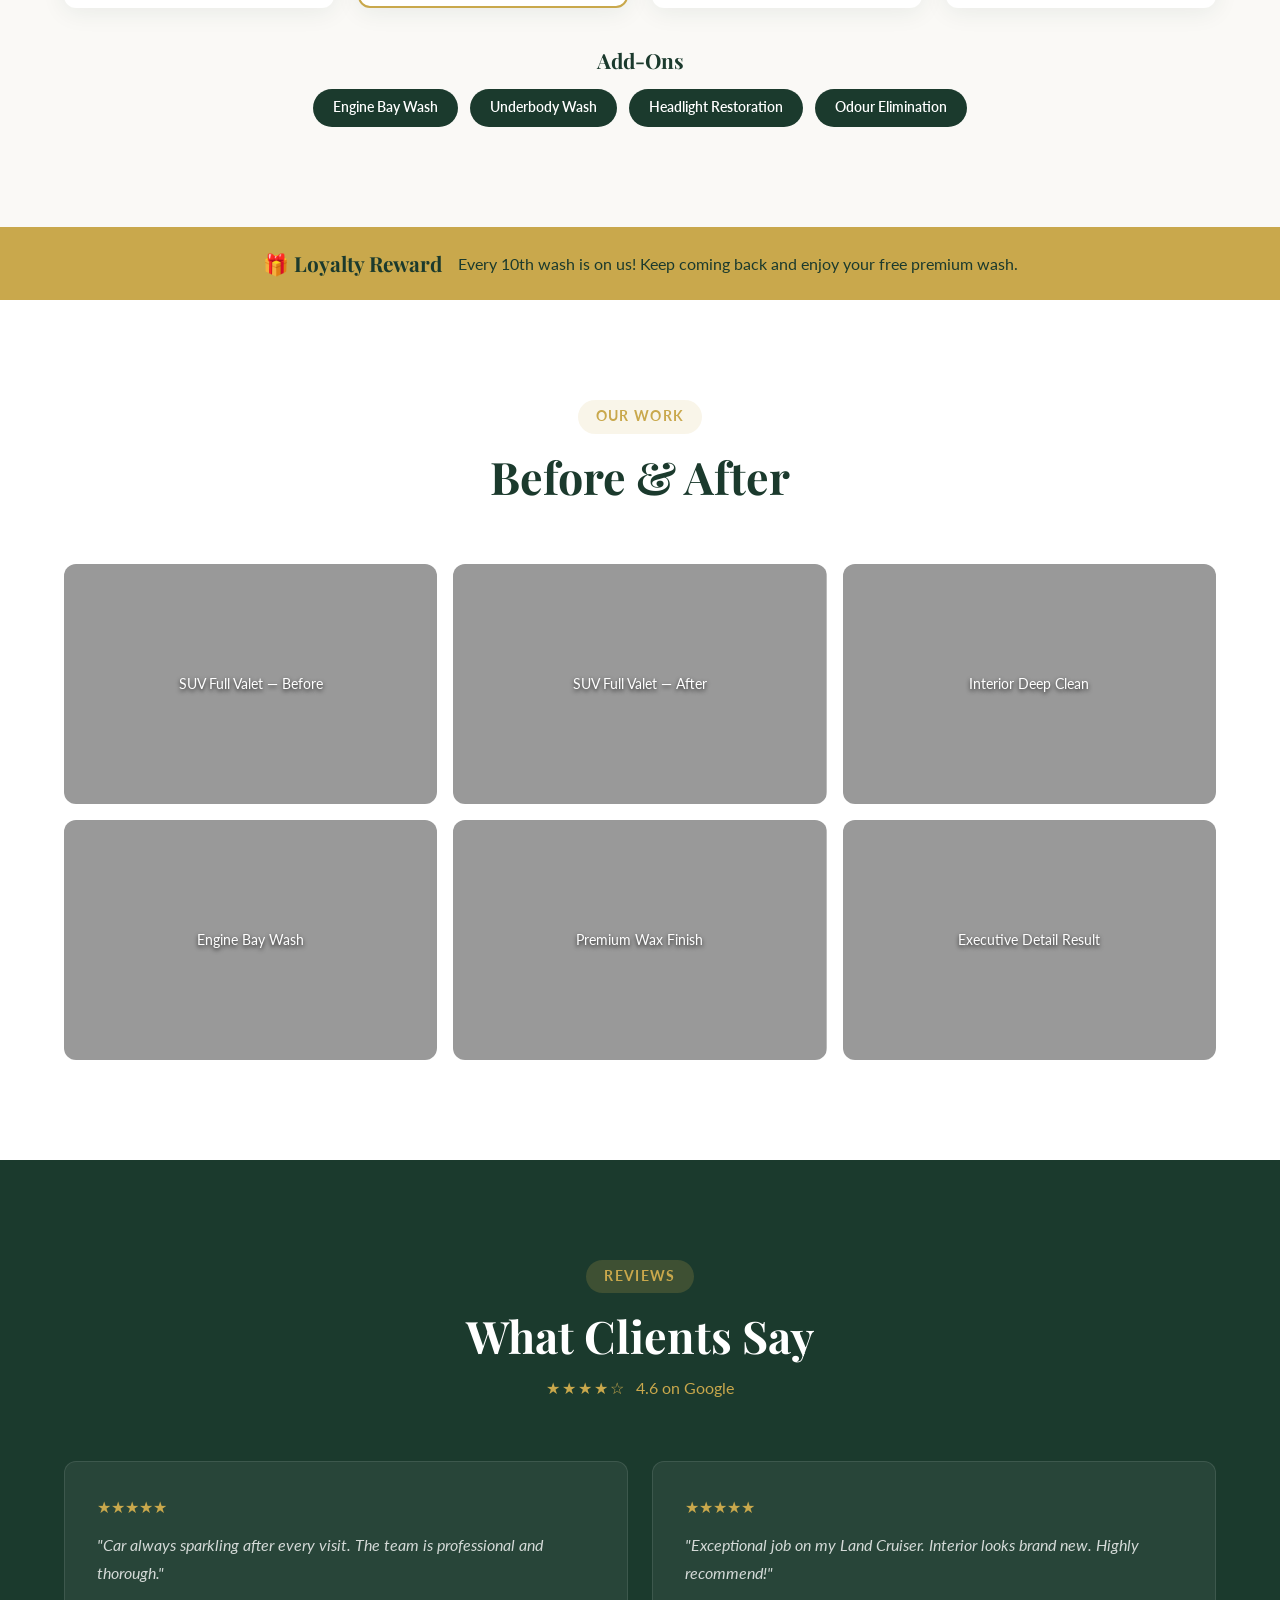
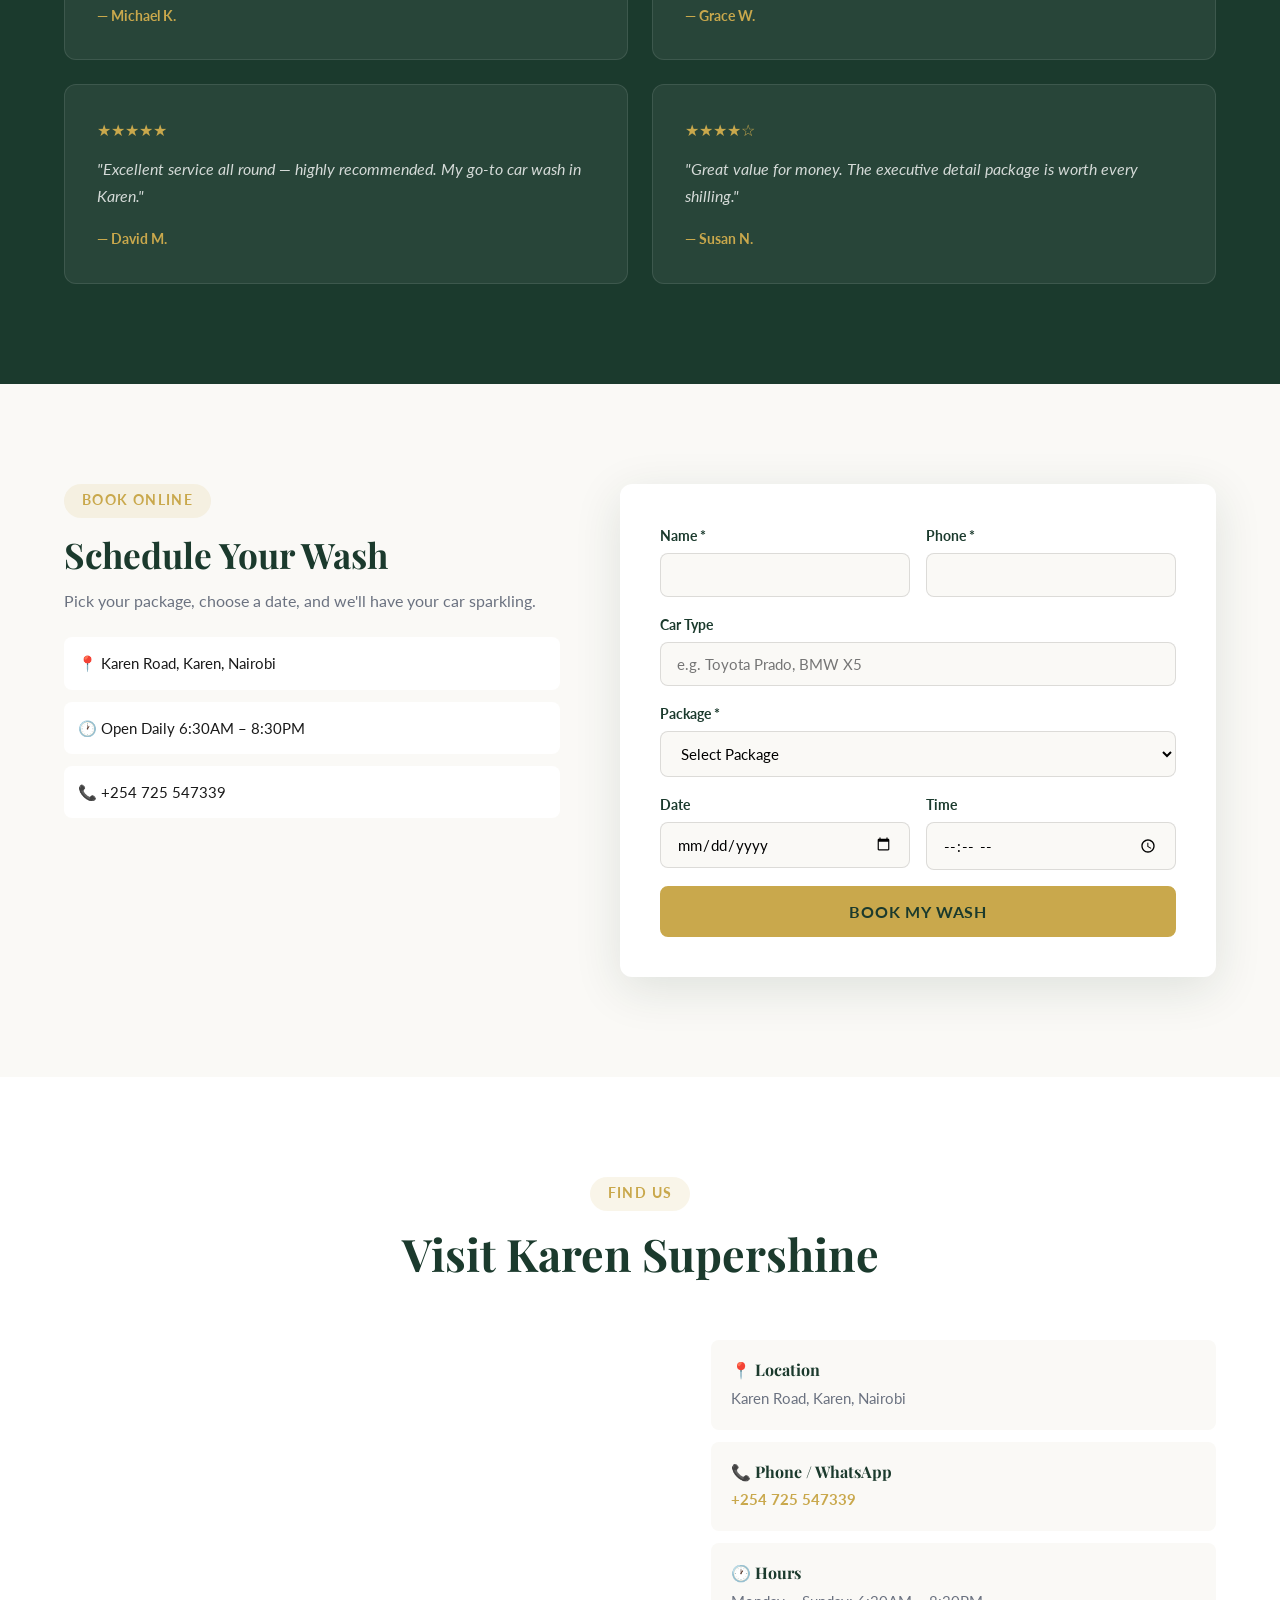
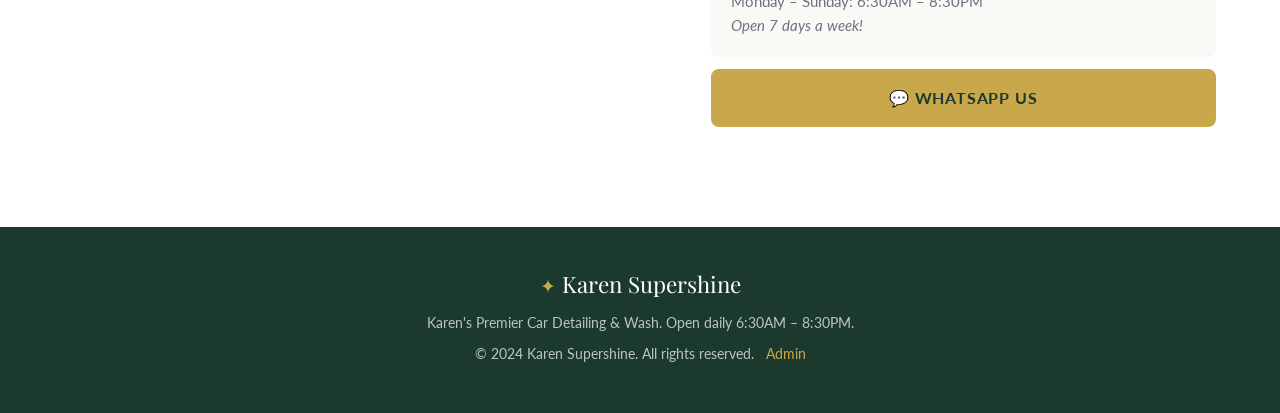
==== commit ecbe1ccf: "Fix layout and perfectly inject background images" ====
--- a/index.html
+++ b/index.html
@@ -1,231 +1,223 @@
 <!DOCTYPE html>
+
 <html lang="en">
 <head>
-    <meta charset="UTF-8">
-    <meta name="viewport" content="width=device-width, initial-scale=1.0">
-    <title>Karen Supershine | Car Detailing & Wash Karen Nairobi | Book Online</title>
-    <meta name="description" content="Premium car wash and detailing on Karen Road. Full valet, waxing, ceramic prep, engine clean. Open daily 6:30AM–8:30PM. Call +254 725 547339.">
-    <link rel="preconnect" href="https://fonts.googleapis.com">
-    <link href="https://fonts.googleapis.com/css2?family=Playfair+Display:wght@400;600;700;800&family=Lato:wght@300;400;700;900&display=swap" rel="stylesheet">
-    <link rel="stylesheet" href="style.css">
+<meta charset="utf-8"/>
+<meta content="width=device-width, initial-scale=1.0" name="viewport"/>
+<title>Karen Supershine | Car Detailing &amp; Wash Karen Nairobi | Book Online</title>
+<meta content="Premium car wash and detailing on Karen Road. Full valet, waxing, ceramic prep, engine clean. Open daily 6:30AM–8:30PM. Call +254 725 547339." name="description"/>
+<link href="https://fonts.googleapis.com" rel="preconnect"/>
+<link href="https://fonts.googleapis.com/css2?family=Playfair+Display:wght@400;600;700;800&amp;family=Lato:wght@300;400;700;900&amp;display=swap" rel="stylesheet"/>
+<link href="style.css" rel="stylesheet"/>
 </head>
 <body>
-    <nav class="navbar" id="navbar">
-        <div class="nav-container">
-            <a href="#home" class="nav-logo">
-                <span class="logo-icon">✦</span>
-                <span class="logo-text">Karen<span class="logo-accent">Supershine</span></span>
-            </a>
-            <ul class="nav-links" id="navLinks">
-                <li><a href="#home" class="nav-link active">Home</a></li>
-                <li><a href="#packages" class="nav-link">Packages</a></li>
-                <li><a href="#gallery" class="nav-link">Gallery</a></li>
-                <li><a href="#reviews" class="nav-link">Reviews</a></li>
-                <li><a href="#booking" class="nav-link">Book Now</a></li>
-                <li><a href="#contact" class="nav-link">Contact</a></li>
-            </ul>
-            <a href="https://wa.me/254725547339" class="nav-cta" target="_blank">WhatsApp</a>
-            <button class="hamburger" id="hamburger"><span></span><span></span><span></span></button>
-        </div>
-    </nav>
-
-    <!-- HERO -->
-    <section id="home" class="hero">
-        <div class="hero-bg"></div>
-        <div class="hero-content">
-            <div class="hero-badge"><span class="stars">★★★★☆</span> 4.6 Google Rating</div>
-            <h1>Sparkling Clean,<br><span class="accent">Every Time</span></h1>
-            <p class="hero-sub">Karen's Premier Car Detailing & Wash Specialists. Open daily 6:30AM – 8:30PM.</p>
-            <div class="hero-actions">
-                <a href="#booking" class="btn btn-primary">Book a Wash</a>
-                <a href="https://wa.me/254725547339" class="btn btn-outline" target="_blank">💬 WhatsApp Us</a>
-            </div>
-        </div>
-    </section>
-
-    <!-- PACKAGES -->
-    <section id="packages" class="section">
-        <div class="container">
-            <div class="section-header">
-                <span class="tag">Our Packages</span>
-                <h2>Choose Your Level of Clean</h2>
-                <p>From a quick exterior wash to a full premium paint care treatment.</p>
-            </div>
-            <div class="packages-grid">
-                <div class="package-card">
-                    <div class="package-tier">Basic</div>
-                    <h3>Basic Wash</h3>
-                    <ul>
-                        <li>✓ Exterior hand wash</li>
-                        <li>✓ Tyre shine</li>
-                        <li>✓ Window cleaning</li>
-                    </ul>
-                    <a href="#booking" class="btn btn-small">Book Now</a>
-                </div>
-                <div class="package-card featured">
-                    <div class="package-badge">Most Popular</div>
-                    <div class="package-tier">Full</div>
-                    <h3>Full Valet</h3>
-                    <ul>
-                        <li>✓ Exterior hand wash</li>
-                        <li>✓ Interior vacuum</li>
-                        <li>✓ Dashboard wipe</li>
-                        <li>✓ Seat cleaning</li>
-                        <li>✓ Tyre shine & windows</li>
-                    </ul>
-                    <a href="#booking" class="btn btn-primary">Book Now</a>
-                </div>
-                <div class="package-card">
-                    <div class="package-tier">Executive</div>
-                    <h3>Executive Detail</h3>
-                    <ul>
-                        <li>✓ Full valet included</li>
-                        <li>✓ Premium waxing</li>
-                        <li>✓ Engine bay clean</li>
-                        <li>✓ Leather conditioning</li>
-                    </ul>
-                    <a href="#booking" class="btn btn-small">Book Now</a>
-                </div>
-                <div class="package-card premium">
-                    <div class="package-tier">Premium</div>
-                    <h3>Premium Paint Care</h3>
-                    <ul>
-                        <li>✓ Clay bar treatment</li>
-                        <li>✓ Machine polish</li>
-                        <li>✓ Ceramic coating prep</li>
-                        <li>✓ Full executive detail</li>
-                    </ul>
-                    <a href="#booking" class="btn btn-small">Book Now</a>
-                </div>
-            </div>
-            <div class="addons">
-                <h3>Add-Ons</h3>
-                <div class="addon-grid">
-                    <span class="addon">Engine Bay Wash</span>
-                    <span class="addon">Underbody Wash</span>
-                    <span class="addon">Headlight Restoration</span>
-                    <span class="addon">Odour Elimination</span>
-                </div>
-            </div>
-        </div>
-    </section>
-
-    <!-- LOYALTY -->
-    <section class="loyalty-bar">
-        <div class="container">
-            <div class="loyalty-content">
-                <h3>🎁 Loyalty Reward</h3>
-                <p>Every 10th wash is on us! Keep coming back and enjoy your free premium wash.</p>
-            </div>
-        </div>
-    </section>
-
-    <!-- GALLERY -->
-    <section id="gallery" class="section gallery-section">
-        <div class="container">
-            <div class="section-header">
-                <span class="tag">Our Work</span>
-                <h2>Before & After</h2>
-            </div>
-            <div class="gallery-grid">
-                <div class="gallery-item"><div class="gallery-ph">SUV Full Valet — Before</div></div>
-                <div class="gallery-item"><div class="gallery-ph">SUV Full Valet — After</div></div>
-                <div class="gallery-item"><div class="gallery-ph">Interior Deep Clean</div></div>
-                <div class="gallery-item"><div class="gallery-ph">Engine Bay Wash</div></div>
-                <div class="gallery-item"><div class="gallery-ph">Premium Wax Finish</div></div>
-                <div class="gallery-item"><div class="gallery-ph">Executive Detail Result</div></div>
-            </div>
-        </div>
-    </section>
-
-    <!-- REVIEWS -->
-    <section id="reviews" class="section reviews-section">
-        <div class="container">
-            <div class="section-header light">
-                <span class="tag">Reviews</span>
-                <h2>What Clients Say</h2>
-                <div class="google-badge"><span class="stars">★★★★☆</span> 4.6 on Google</div>
-            </div>
-            <div class="reviews-grid">
-                <div class="review-card"><div class="review-stars">★★★★★</div><p>"Car always sparkling after every visit. The team is professional and thorough."</p><strong>— Michael K.</strong></div>
-                <div class="review-card"><div class="review-stars">★★★★★</div><p>"Exceptional job on my Land Cruiser. Interior looks brand new. Highly recommend!"</p><strong>— Grace W.</strong></div>
-                <div class="review-card"><div class="review-stars">★★★★★</div><p>"Excellent service all round — highly recommended. My go-to car wash in Karen."</p><strong>— David M.</strong></div>
-                <div class="review-card"><div class="review-stars">★★★★☆</div><p>"Great value for money. The executive detail package is worth every shilling."</p><strong>— Susan N.</strong></div>
-            </div>
-        </div>
-    </section>
-
-    <!-- BOOKING -->
-    <section id="booking" class="section booking-section">
-        <div class="container">
-            <div class="booking-wrap">
-                <div class="booking-info">
-                    <span class="tag">Book Online</span>
-                    <h2>Schedule Your Wash</h2>
-                    <p>Pick your package, choose a date, and we'll have your car sparkling.</p>
-                    <div class="info-items">
-                        <div class="info-item"><strong>📍</strong> Karen Road, Karen, Nairobi</div>
-                        <div class="info-item"><strong>🕐</strong> Open Daily 6:30AM – 8:30PM</div>
-                        <div class="info-item"><strong>📞</strong> +254 725 547339</div>
-                    </div>
-                </div>
-                <form class="booking-form" id="bookingForm">
-                    <div class="form-row">
-                        <div class="form-group"><label>Name *</label><input type="text" name="name" required></div>
-                        <div class="form-group"><label>Phone *</label><input type="tel" name="phone" required></div>
-                    </div>
-                    <div class="form-group"><label>Car Type</label><input type="text" name="car" placeholder="e.g. Toyota Prado, BMW X5"></div>
-                    <div class="form-group">
-                        <label>Package *</label>
-                        <select name="package" required>
-                            <option value="">Select Package</option>
-                            <option>Basic Wash</option>
-                            <option>Full Valet</option>
-                            <option>Executive Detail</option>
-                            <option>Premium Paint Care</option>
-                        </select>
-                    </div>
-                    <div class="form-row">
-                        <div class="form-group"><label>Date</label><input type="date" name="date"></div>
-                        <div class="form-group"><label>Time</label><input type="time" name="time"></div>
-                    </div>
-                    <button type="submit" class="btn btn-primary btn-full">Book My Wash</button>
-                </form>
-            </div>
-        </div>
-    </section>
-
-    <!-- CONTACT -->
-    <section id="contact" class="section contact-section">
-        <div class="container">
-            <div class="section-header"><span class="tag">Find Us</span><h2>Visit Karen Supershine</h2></div>
-            <div class="contact-grid">
-                <div class="contact-map"><iframe src="https://www.google.com/maps/embed?pb=!1m18!1m12!1m3!1d15955!2d36.7!3d-1.32!2m3!1f0!2f0!3f0!3m2!1i1024!2i768!4f13.1!3m3!1m2!1s0x0%3A0x0!2zMcKwMTknMTIuMCJTIDM2wrA0MicwMC4wIkU!5e0!3m2!1sen!2ske!4v1" width="100%" height="350" style="border:0;border-radius:12px;" loading="lazy"></iframe></div>
-                <div class="contact-details">
-                    <div class="c-card"><h4>📍 Location</h4><p>Karen Road, Karen, Nairobi</p></div>
-                    <div class="c-card"><h4>📞 Phone / WhatsApp</h4><p><a href="tel:+254725547339">+254 725 547339</a></p></div>
-                    <div class="c-card"><h4>🕐 Hours</h4><p>Monday – Sunday: 6:30AM – 8:30PM<br><em>Open 7 days a week!</em></p></div>
-                    <a href="https://wa.me/254725547339" class="btn btn-primary btn-full" target="_blank">💬 WhatsApp Us</a>
-                </div>
-            </div>
-        </div>
-    </section>
-
-    <footer class="footer">
-        <div class="container">
-            <div class="footer-content">
-                <div class="footer-brand"><span class="logo-icon">✦</span> Karen Supershine</div>
-                <p>Karen's Premier Car Detailing & Wash. Open daily 6:30AM – 8:30PM.</p>
-                <p class="copyright">&copy; 2024 Karen Supershine. All rights reserved. <a href="admin.html">Admin</a></p>
-            </div>
-        </div>
-    </footer>
-
-    <!-- WhatsApp Float -->
-    <a href="https://wa.me/254725547339" class="whatsapp-float" target="_blank">
-        <svg width="28" height="28" viewBox="0 0 24 24" fill="white"><path d="M17.472 14.382c-.297-.149-1.758-.867-2.03-.967-.273-.099-.471-.148-.67.15-.197.297-.767.966-.94 1.164-.173.199-.347.223-.644.075-.297-.15-1.255-.463-2.39-1.475-.883-.788-1.48-1.761-1.653-2.059-.173-.297-.018-.458.13-.606.134-.133.298-.347.446-.52.149-.174.198-.298.298-.497.099-.198.05-.371-.025-.52-.075-.149-.669-1.612-.916-2.207-.242-.579-.487-.5-.669-.51-.173-.008-.371-.01-.57-.01-.198 0-.52.074-.792.372-.272.297-1.04 1.016-1.04 2.479 0 1.462 1.065 2.875 1.213 3.074.149.198 2.096 3.2 5.077 4.487.709.306 1.262.489 1.694.625.712.227 1.36.195 1.871.118.571-.085 1.758-.719 2.006-1.413.248-.694.248-1.289.173-1.413-.074-.124-.272-.198-.57-.347z"/><path d="M12 0C5.373 0 0 5.373 0 12c0 2.625.846 5.059 2.284 7.034L.789 23.492a.5.5 0 00.612.638l4.685-1.367A11.934 11.934 0 0012 24c6.627 0 12-5.373 12-12S18.627 0 12 0zm0 22c-2.319 0-4.476-.678-6.293-1.843l-.44-.282-3.065.894.826-3.14-.293-.454A9.958 9.958 0 012 12C2 6.486 6.486 2 12 2s10 4.486 10 10-4.486 10-10 10z"/></svg>
-    </a>
-    <div class="toast" id="toast"></div>
-    <script src="script.js"></script>
+<nav class="navbar" id="navbar">
+<div class="nav-container">
+<a class="nav-logo" href="#home">
+<span class="logo-icon">✦</span>
+<span class="logo-text">Karen<span class="logo-accent">Supershine</span></span>
+</a>
+<ul class="nav-links" id="navLinks">
+<li><a class="nav-link active" href="#home">Home</a></li>
+<li><a class="nav-link" href="#packages">Packages</a></li>
+<li><a class="nav-link" href="#gallery">Gallery</a></li>
+<li><a class="nav-link" href="#reviews">Reviews</a></li>
+<li><a class="nav-link" href="#booking">Book Now</a></li>
+<li><a class="nav-link" href="#contact">Contact</a></li>
+</ul>
+<a class="nav-cta" href="https://wa.me/254725547339" target="_blank">WhatsApp</a>
+<button class="hamburger" id="hamburger"><span></span><span></span><span></span></button>
+</div>
+</nav>
+<!-- HERO -->
+<section class="hero" id="home">
+<div class="hero-bg" style=" background-image: linear-gradient(rgba(0,0,0,0.6), rgba(0,0,0,0.6)), url('https://loremflickr.com/1200/800/carwash,detailing?lock=100') !important; background-size: cover !important; background-position: center !important;"></div>
+<div class="hero-content">
+<div class="hero-badge"><span class="stars">★★★★☆</span> 4.6 Google Rating</div>
+<h1>Sparkling Clean,<br/><span class="accent">Every Time</span></h1>
+<p class="hero-sub">Karen's Premier Car Detailing &amp; Wash Specialists. Open daily 6:30AM – 8:30PM.</p>
+<div class="hero-actions">
+<a class="btn btn-primary" href="#booking">Book a Wash</a>
+<a class="btn btn-outline" href="https://wa.me/254725547339" target="_blank">💬 WhatsApp Us</a>
+</div>
+</div>
+</section>
+<!-- PACKAGES -->
+<section class="section" id="packages">
+<div class="container">
+<div class="section-header">
+<span class="tag">Our Packages</span>
+<h2>Choose Your Level of Clean</h2>
+<p>From a quick exterior wash to a full premium paint care treatment.</p>
+</div>
+<div class="packages-grid">
+<div class="package-card">
+<div class="package-tier">Basic</div>
+<h3>Basic Wash</h3>
+<ul>
+<li>✓ Exterior hand wash</li>
+<li>✓ Tyre shine</li>
+<li>✓ Window cleaning</li>
+</ul>
+<a class="btn btn-small" href="#booking">Book Now</a>
+</div>
+<div class="package-card featured">
+<div class="package-badge">Most Popular</div>
+<div class="package-tier">Full</div>
+<h3>Full Valet</h3>
+<ul>
+<li>✓ Exterior hand wash</li>
+<li>✓ Interior vacuum</li>
+<li>✓ Dashboard wipe</li>
+<li>✓ Seat cleaning</li>
+<li>✓ Tyre shine &amp; windows</li>
+</ul>
+<a class="btn btn-primary" href="#booking">Book Now</a>
+</div>
+<div class="package-card">
+<div class="package-tier">Executive</div>
+<h3>Executive Detail</h3>
+<ul>
+<li>✓ Full valet included</li>
+<li>✓ Premium waxing</li>
+<li>✓ Engine bay clean</li>
+<li>✓ Leather conditioning</li>
+</ul>
+<a class="btn btn-small" href="#booking">Book Now</a>
+</div>
+<div class="package-card premium">
+<div class="package-tier">Premium</div>
+<h3>Premium Paint Care</h3>
+<ul>
+<li>✓ Clay bar treatment</li>
+<li>✓ Machine polish</li>
+<li>✓ Ceramic coating prep</li>
+<li>✓ Full executive detail</li>
+</ul>
+<a class="btn btn-small" href="#booking">Book Now</a>
+</div>
+</div>
+<div class="addons">
+<h3>Add-Ons</h3>
+<div class="addon-grid">
+<span class="addon">Engine Bay Wash</span>
+<span class="addon">Underbody Wash</span>
+<span class="addon">Headlight Restoration</span>
+<span class="addon">Odour Elimination</span>
+</div>
+</div>
+</div>
+</section>
+<!-- LOYALTY -->
+<section class="loyalty-bar">
+<div class="container">
+<div class="loyalty-content">
+<h3>🎁 Loyalty Reward</h3>
+<p>Every 10th wash is on us! Keep coming back and enjoy your free premium wash.</p>
+</div>
+</div>
+</section>
+<!-- GALLERY -->
+<section class="section gallery-section" id="gallery">
+<div class="container">
+<div class="section-header">
+<span class="tag">Our Work</span>
+<h2>Before &amp; After</h2>
+</div>
+<div class="gallery-grid">
+<div class="gallery-item"><div class="gallery-ph" style=" background-image: linear-gradient(rgba(0,0,0,0.4), rgba(0,0,0,0.4)), url('https://loremflickr.com/800/600/SUV,Full,Valet?lock=1') !important; background-size: cover !important; background-position: center !important; color: white !important; text-shadow: 0 2px 4px rgba(0,0,0,0.8);">SUV Full Valet — Before</div></div>
+<div class="gallery-item"><div class="gallery-ph" style=" background-image: linear-gradient(rgba(0,0,0,0.4), rgba(0,0,0,0.4)), url('https://loremflickr.com/800/600/SUV,Full,Valet?lock=2') !important; background-size: cover !important; background-position: center !important; color: white !important; text-shadow: 0 2px 4px rgba(0,0,0,0.8);">SUV Full Valet — After</div></div>
+<div class="gallery-item"><div class="gallery-ph" style=" background-image: linear-gradient(rgba(0,0,0,0.4), rgba(0,0,0,0.4)), url('https://loremflickr.com/800/600/Interior,Deep,Clean?lock=3') !important; background-size: cover !important; background-position: center !important; color: white !important; text-shadow: 0 2px 4px rgba(0,0,0,0.8);">Interior Deep Clean</div></div>
+<div class="gallery-item"><div class="gallery-ph" style=" background-image: linear-gradient(rgba(0,0,0,0.4), rgba(0,0,0,0.4)), url('https://loremflickr.com/800/600/Engine,Bay,Wash?lock=4') !important; background-size: cover !important; background-position: center !important; color: white !important; text-shadow: 0 2px 4px rgba(0,0,0,0.8);">Engine Bay Wash</div></div>
+<div class="gallery-item"><div class="gallery-ph" style=" background-image: linear-gradient(rgba(0,0,0,0.4), rgba(0,0,0,0.4)), url('https://loremflickr.com/800/600/Premium,Wax,Finish?lock=5') !important; background-size: cover !important; background-position: center !important; color: white !important; text-shadow: 0 2px 4px rgba(0,0,0,0.8);">Premium Wax Finish</div></div>
+<div class="gallery-item"><div class="gallery-ph" style=" background-image: linear-gradient(rgba(0,0,0,0.4), rgba(0,0,0,0.4)), url('https://loremflickr.com/800/600/Executive,Detail,Result?lock=6') !important; background-size: cover !important; background-position: center !important; color: white !important; text-shadow: 0 2px 4px rgba(0,0,0,0.8);">Executive Detail Result</div></div>
+</div>
+</div>
+</section>
+<!-- REVIEWS -->
+<section class="section reviews-section" id="reviews">
+<div class="container">
+<div class="section-header light">
+<span class="tag">Reviews</span>
+<h2>What Clients Say</h2>
+<div class="google-badge"><span class="stars">★★★★☆</span> 4.6 on Google</div>
+</div>
+<div class="reviews-grid">
+<div class="review-card"><div class="review-stars">★★★★★</div><p>"Car always sparkling after every visit. The team is professional and thorough."</p><strong>— Michael K.</strong></div>
+<div class="review-card"><div class="review-stars">★★★★★</div><p>"Exceptional job on my Land Cruiser. Interior looks brand new. Highly recommend!"</p><strong>— Grace W.</strong></div>
+<div class="review-card"><div class="review-stars">★★★★★</div><p>"Excellent service all round — highly recommended. My go-to car wash in Karen."</p><strong>— David M.</strong></div>
+<div class="review-card"><div class="review-stars">★★★★☆</div><p>"Great value for money. The executive detail package is worth every shilling."</p><strong>— Susan N.</strong></div>
+</div>
+</div>
+</section>
+<!-- BOOKING -->
+<section class="section booking-section" id="booking">
+<div class="container">
+<div class="booking-wrap">
+<div class="booking-info">
+<span class="tag">Book Online</span>
+<h2>Schedule Your Wash</h2>
+<p>Pick your package, choose a date, and we'll have your car sparkling.</p>
+<div class="info-items">
+<div class="info-item"><strong>📍</strong> Karen Road, Karen, Nairobi</div>
+<div class="info-item"><strong>🕐</strong> Open Daily 6:30AM – 8:30PM</div>
+<div class="info-item"><strong>📞</strong> +254 725 547339</div>
+</div>
+</div>
+<form class="booking-form" id="bookingForm">
+<div class="form-row">
+<div class="form-group"><label>Name *</label><input name="name" required="" type="text"/></div>
+<div class="form-group"><label>Phone *</label><input name="phone" required="" type="tel"/></div>
+</div>
+<div class="form-group"><label>Car Type</label><input name="car" placeholder="e.g. Toyota Prado, BMW X5" type="text"/></div>
+<div class="form-group">
+<label>Package *</label>
+<select name="package" required="">
+<option value="">Select Package</option>
+<option>Basic Wash</option>
+<option>Full Valet</option>
+<option>Executive Detail</option>
+<option>Premium Paint Care</option>
+</select>
+</div>
+<div class="form-row">
+<div class="form-group"><label>Date</label><input name="date" type="date"/></div>
+<div class="form-group"><label>Time</label><input name="time" type="time"/></div>
+</div>
+<button class="btn btn-primary btn-full" type="submit">Book My Wash</button>
+</form>
+</div>
+</div>
+</section>
+<!-- CONTACT -->
+<section class="section contact-section" id="contact">
+<div class="container">
+<div class="section-header"><span class="tag">Find Us</span><h2>Visit Karen Supershine</h2></div>
+<div class="contact-grid">
+<div class="contact-map"><iframe height="350" loading="lazy" src="https://www.google.com/maps/embed?pb=!1m18!1m12!1m3!1d15955!2d36.7!3d-1.32!2m3!1f0!2f0!3f0!3m2!1i1024!2i768!4f13.1!3m3!1m2!1s0x0%3A0x0!2zMcKwMTknMTIuMCJTIDM2wrA0MicwMC4wIkU!5e0!3m2!1sen!2ske!4v1" style="border:0;border-radius:12px;" width="100%"></iframe></div>
+<div class="contact-details">
+<div class="c-card"><h4>📍 Location</h4><p>Karen Road, Karen, Nairobi</p></div>
+<div class="c-card"><h4>📞 Phone / WhatsApp</h4><p><a href="tel:+254725547339">+254 725 547339</a></p></div>
+<div class="c-card"><h4>🕐 Hours</h4><p>Monday – Sunday: 6:30AM – 8:30PM<br/><em>Open 7 days a week!</em></p></div>
+<a class="btn btn-primary btn-full" href="https://wa.me/254725547339" target="_blank">💬 WhatsApp Us</a>
+</div>
+</div>
+</div>
+</section>
+<footer class="footer">
+<div class="container">
+<div class="footer-content">
+<div class="footer-brand"><span class="logo-icon">✦</span> Karen Supershine</div>
+<p>Karen's Premier Car Detailing &amp; Wash. Open daily 6:30AM – 8:30PM.</p>
+<p class="copyright">© 2024 Karen Supershine. All rights reserved. <a href="admin.html">Admin</a></p>
+</div>
+</div>
+</footer>
+<!-- WhatsApp Float -->
+<a class="whatsapp-float" href="https://wa.me/254725547339" target="_blank">
+<svg fill="white" height="28" viewbox="0 0 24 24" width="28"><path d="M17.472 14.382c-.297-.149-1.758-.867-2.03-.967-.273-.099-.471-.148-.67.15-.197.297-.767.966-.94 1.164-.173.199-.347.223-.644.075-.297-.15-1.255-.463-2.39-1.475-.883-.788-1.48-1.761-1.653-2.059-.173-.297-.018-.458.13-.606.134-.133.298-.347.446-.52.149-.174.198-.298.298-.497.099-.198.05-.371-.025-.52-.075-.149-.669-1.612-.916-2.207-.242-.579-.487-.5-.669-.51-.173-.008-.371-.01-.57-.01-.198 0-.52.074-.792.372-.272.297-1.04 1.016-1.04 2.479 0 1.462 1.065 2.875 1.213 3.074.149.198 2.096 3.2 5.077 4.487.709.306 1.262.489 1.694.625.712.227 1.36.195 1.871.118.571-.085 1.758-.719 2.006-1.413.248-.694.248-1.289.173-1.413-.074-.124-.272-.198-.57-.347z"></path><path d="M12 0C5.373 0 0 5.373 0 12c0 2.625.846 5.059 2.284 7.034L.789 23.492a.5.5 0 00.612.638l4.685-1.367A11.934 11.934 0 0012 24c6.627 0 12-5.373 12-12S18.627 0 12 0zm0 22c-2.319 0-4.476-.678-6.293-1.843l-.44-.282-3.065.894.826-3.14-.293-.454A9.958 9.958 0 012 12C2 6.486 6.486 2 12 2s10 4.486 10 10-4.486 10-10 10z"></path></svg>
+</a>
+<div class="toast" id="toast"></div>
+<script src="script.js"></script>
 </body>
 </html>
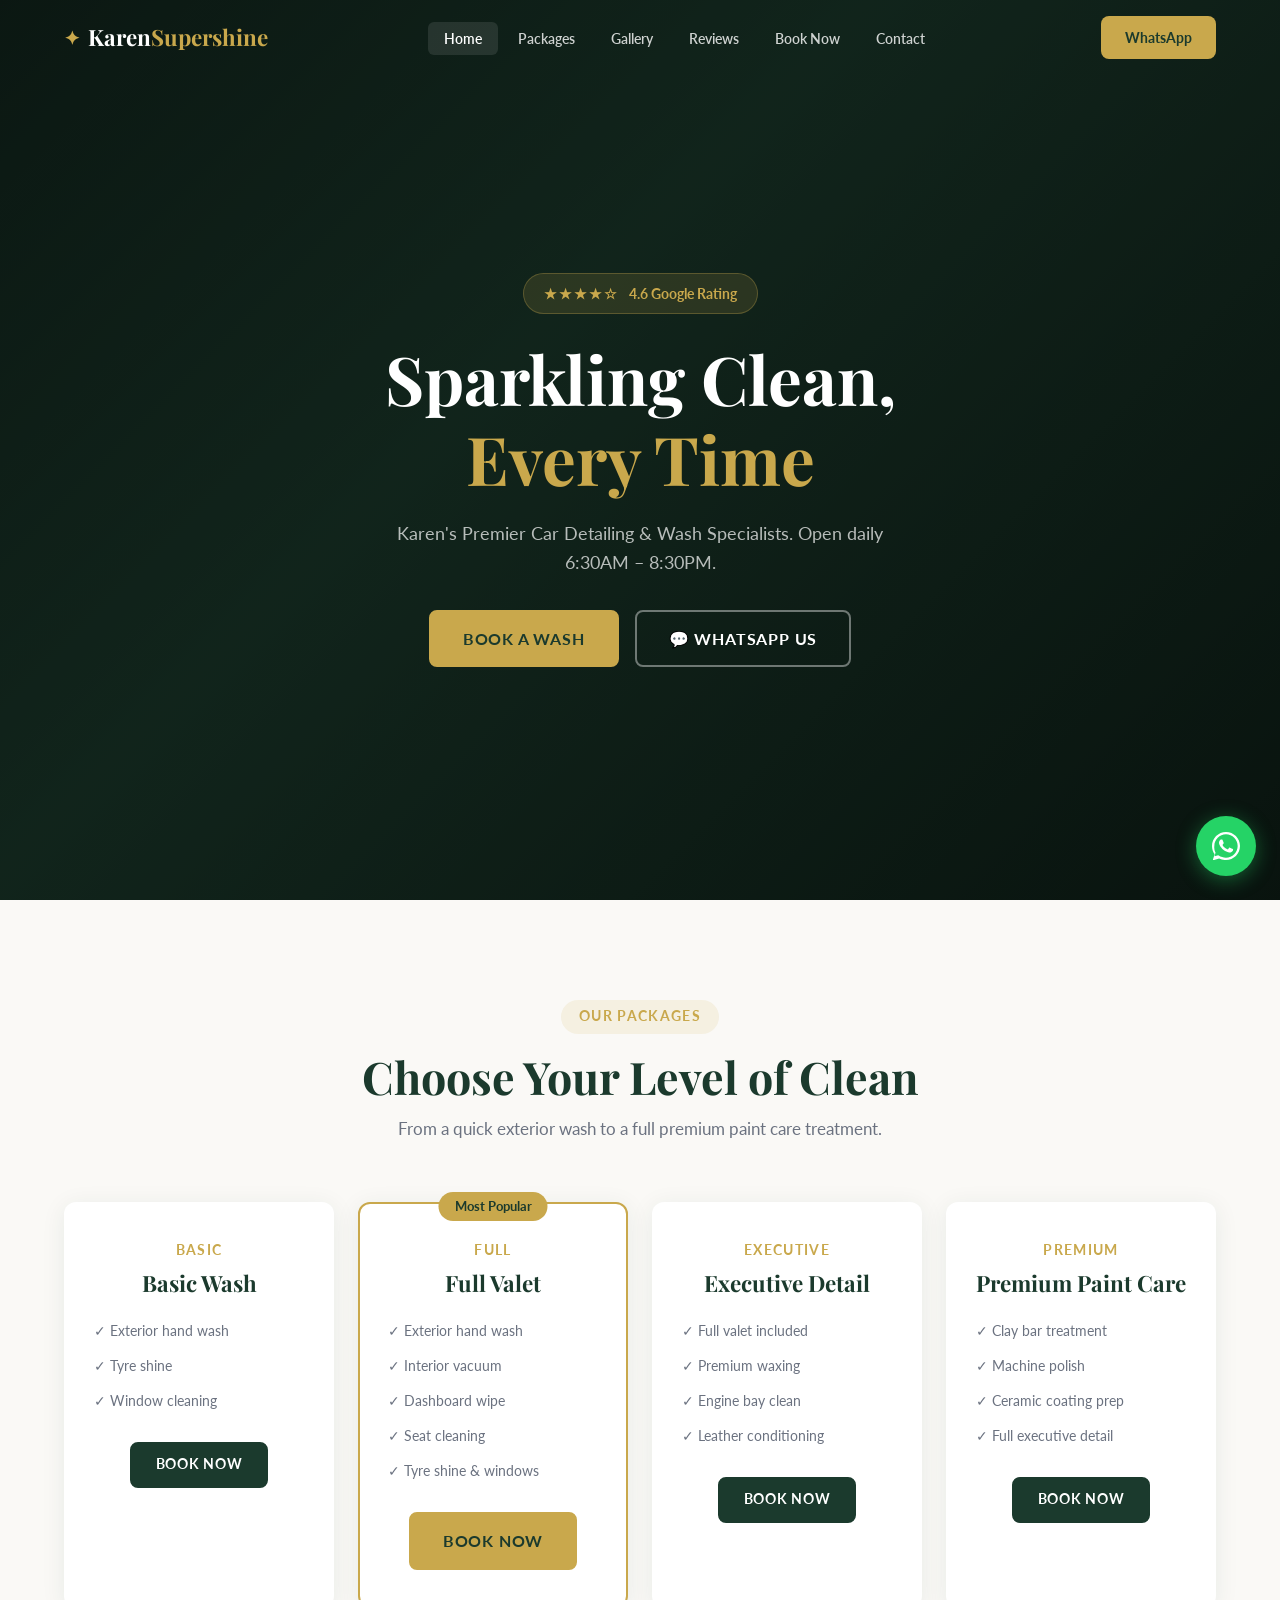
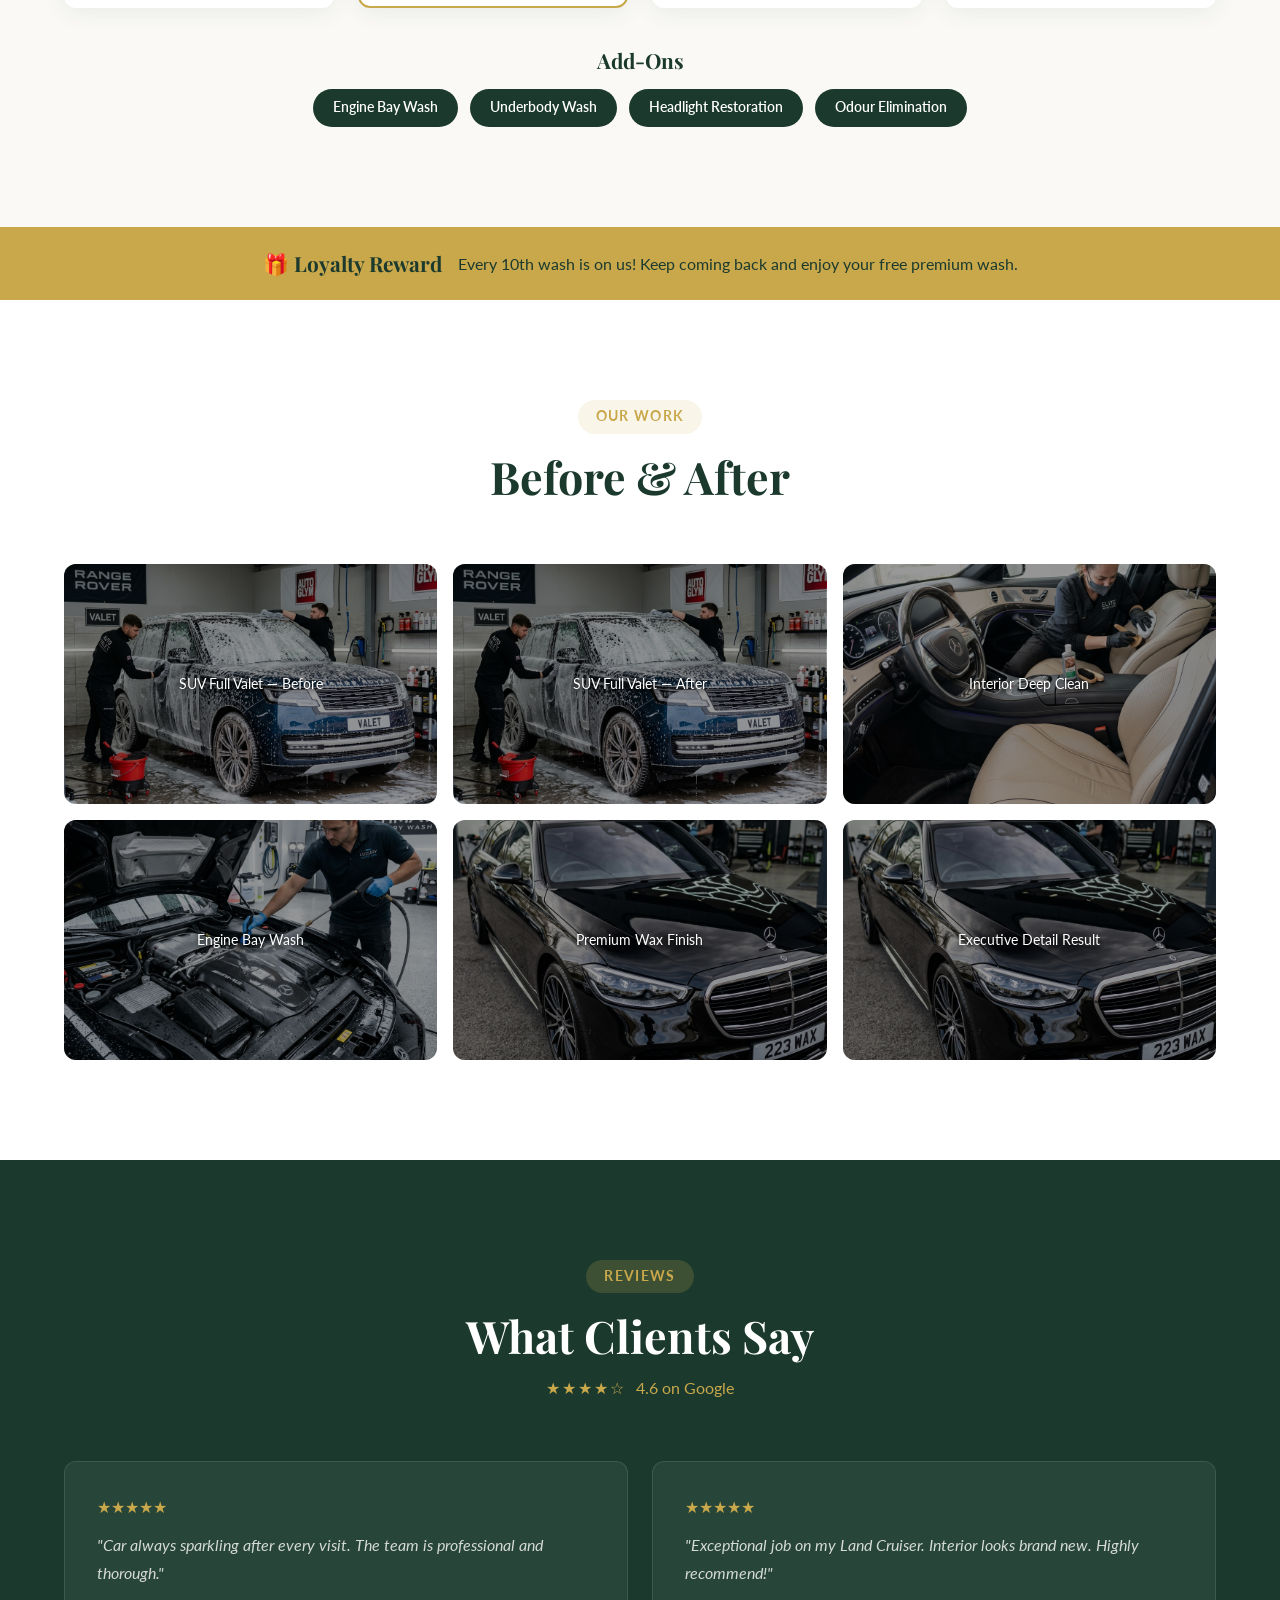
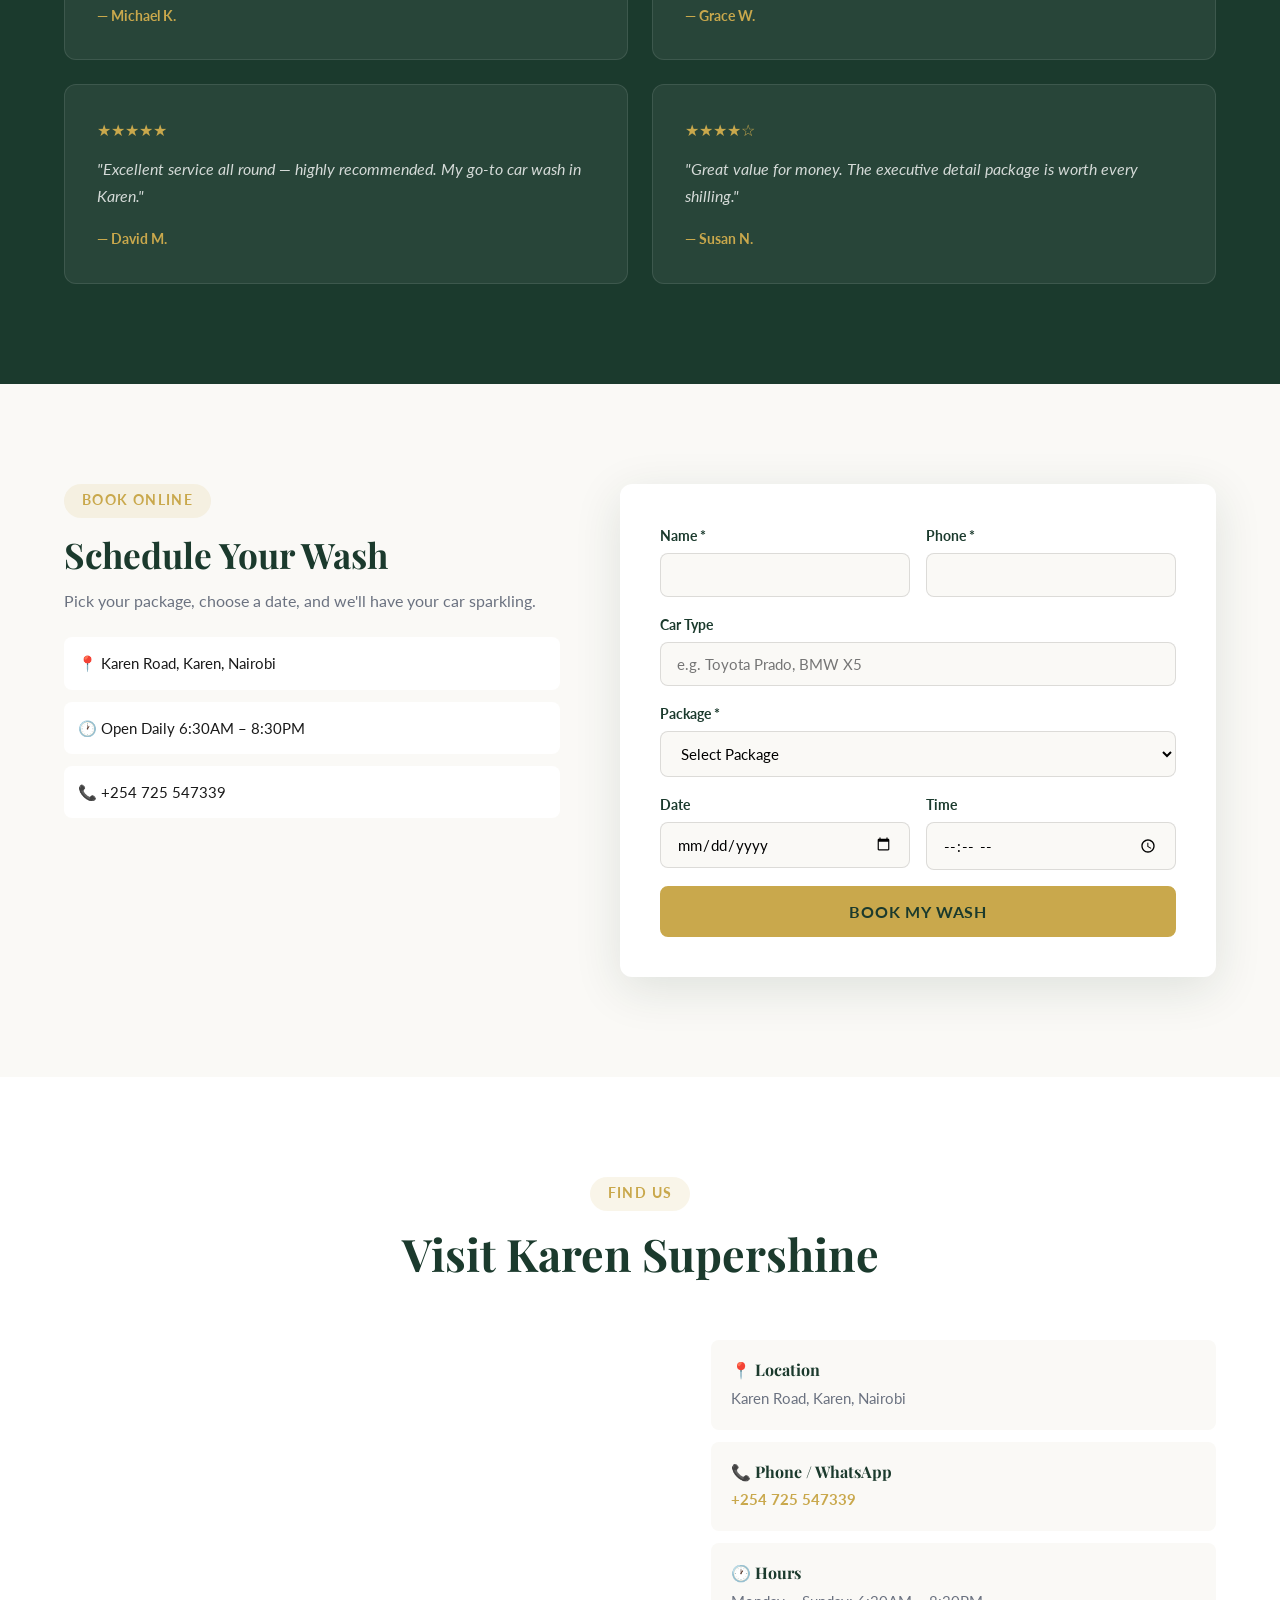
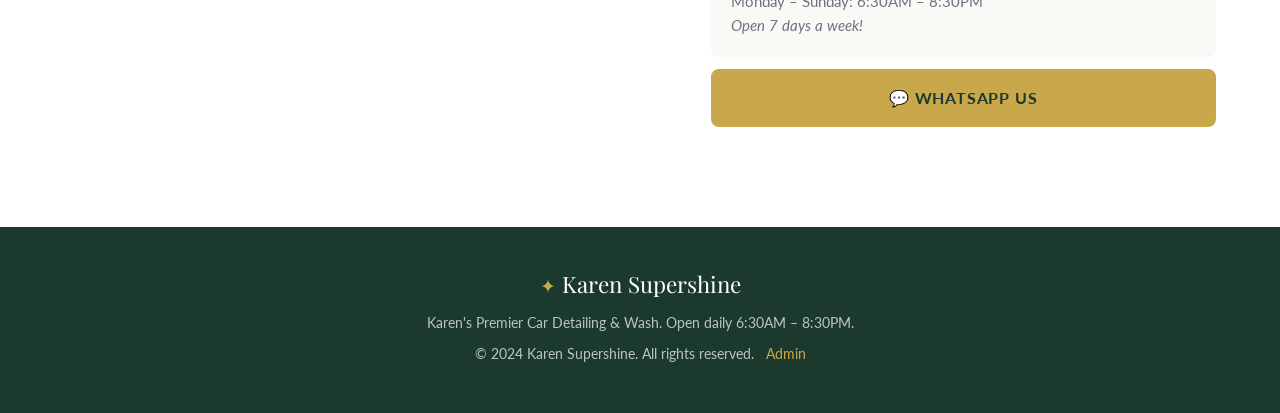
==== commit 89eaada6: "Inject exact Google Imagen AI images" ====
--- a/index.html
+++ b/index.html
@@ -125,12 +125,12 @@
 <h2>Before &amp; After</h2>
 </div>
 <div class="gallery-grid">
-<div class="gallery-item"><div class="gallery-ph" style=" background-image: linear-gradient(rgba(0,0,0,0.4), rgba(0,0,0,0.4)), url('https://loremflickr.com/800/600/SUV,Full,Valet?lock=1') !important; background-size: cover !important; background-position: center !important; color: white !important; text-shadow: 0 2px 4px rgba(0,0,0,0.8);">SUV Full Valet — Before</div></div>
-<div class="gallery-item"><div class="gallery-ph" style=" background-image: linear-gradient(rgba(0,0,0,0.4), rgba(0,0,0,0.4)), url('https://loremflickr.com/800/600/SUV,Full,Valet?lock=2') !important; background-size: cover !important; background-position: center !important; color: white !important; text-shadow: 0 2px 4px rgba(0,0,0,0.8);">SUV Full Valet — After</div></div>
-<div class="gallery-item"><div class="gallery-ph" style=" background-image: linear-gradient(rgba(0,0,0,0.4), rgba(0,0,0,0.4)), url('https://loremflickr.com/800/600/Interior,Deep,Clean?lock=3') !important; background-size: cover !important; background-position: center !important; color: white !important; text-shadow: 0 2px 4px rgba(0,0,0,0.8);">Interior Deep Clean</div></div>
-<div class="gallery-item"><div class="gallery-ph" style=" background-image: linear-gradient(rgba(0,0,0,0.4), rgba(0,0,0,0.4)), url('https://loremflickr.com/800/600/Engine,Bay,Wash?lock=4') !important; background-size: cover !important; background-position: center !important; color: white !important; text-shadow: 0 2px 4px rgba(0,0,0,0.8);">Engine Bay Wash</div></div>
-<div class="gallery-item"><div class="gallery-ph" style=" background-image: linear-gradient(rgba(0,0,0,0.4), rgba(0,0,0,0.4)), url('https://loremflickr.com/800/600/Premium,Wax,Finish?lock=5') !important; background-size: cover !important; background-position: center !important; color: white !important; text-shadow: 0 2px 4px rgba(0,0,0,0.8);">Premium Wax Finish</div></div>
-<div class="gallery-item"><div class="gallery-ph" style=" background-image: linear-gradient(rgba(0,0,0,0.4), rgba(0,0,0,0.4)), url('https://loremflickr.com/800/600/Executive,Detail,Result?lock=6') !important; background-size: cover !important; background-position: center !important; color: white !important; text-shadow: 0 2px 4px rgba(0,0,0,0.8);">Executive Detail Result</div></div>
+<div class="gallery-item"><div class="gallery-ph" style="color: white !important; text-shadow: 0 2px 4px rgba(0,0,0,0.8); background-image: linear-gradient(rgba(0,0,0,0.4), rgba(0,0,0,0.4)), url('images/suv_valet.png') !important; background-size: cover !important; background-position: center !important; color: white !important; text-shadow: 0 2px 4px rgba(0,0,0,0.8);">SUV Full Valet — Before</div></div>
+<div class="gallery-item"><div class="gallery-ph" style="color: white !important; text-shadow: 0 2px 4px rgba(0,0,0,0.8); background-image: linear-gradient(rgba(0,0,0,0.4), rgba(0,0,0,0.4)), url('images/suv_valet.png') !important; background-size: cover !important; background-position: center !important; color: white !important; text-shadow: 0 2px 4px rgba(0,0,0,0.8);">SUV Full Valet — After</div></div>
+<div class="gallery-item"><div class="gallery-ph" style="color: white !important; text-shadow: 0 2px 4px rgba(0,0,0,0.8); background-image: linear-gradient(rgba(0,0,0,0.4), rgba(0,0,0,0.4)), url('images/interior.png') !important; background-size: cover !important; background-position: center !important; color: white !important; text-shadow: 0 2px 4px rgba(0,0,0,0.8);">Interior Deep Clean</div></div>
+<div class="gallery-item"><div class="gallery-ph" style="color: white !important; text-shadow: 0 2px 4px rgba(0,0,0,0.8); background-image: linear-gradient(rgba(0,0,0,0.4), rgba(0,0,0,0.4)), url('images/engine_bay.png') !important; background-size: cover !important; background-position: center !important; color: white !important; text-shadow: 0 2px 4px rgba(0,0,0,0.8);">Engine Bay Wash</div></div>
+<div class="gallery-item"><div class="gallery-ph" style="color: white !important; text-shadow: 0 2px 4px rgba(0,0,0,0.8); background-image: linear-gradient(rgba(0,0,0,0.4), rgba(0,0,0,0.4)), url('images/wax.png') !important; background-size: cover !important; background-position: center !important; color: white !important; text-shadow: 0 2px 4px rgba(0,0,0,0.8);">Premium Wax Finish</div></div>
+<div class="gallery-item"><div class="gallery-ph" style="color: white !important; text-shadow: 0 2px 4px rgba(0,0,0,0.8); background-image: linear-gradient(rgba(0,0,0,0.4), rgba(0,0,0,0.4)), url('images/wax.png') !important; background-size: cover !important; background-position: center !important; color: white !important; text-shadow: 0 2px 4px rgba(0,0,0,0.8);">Executive Detail Result</div></div>
 </div>
 </div>
 </section>
